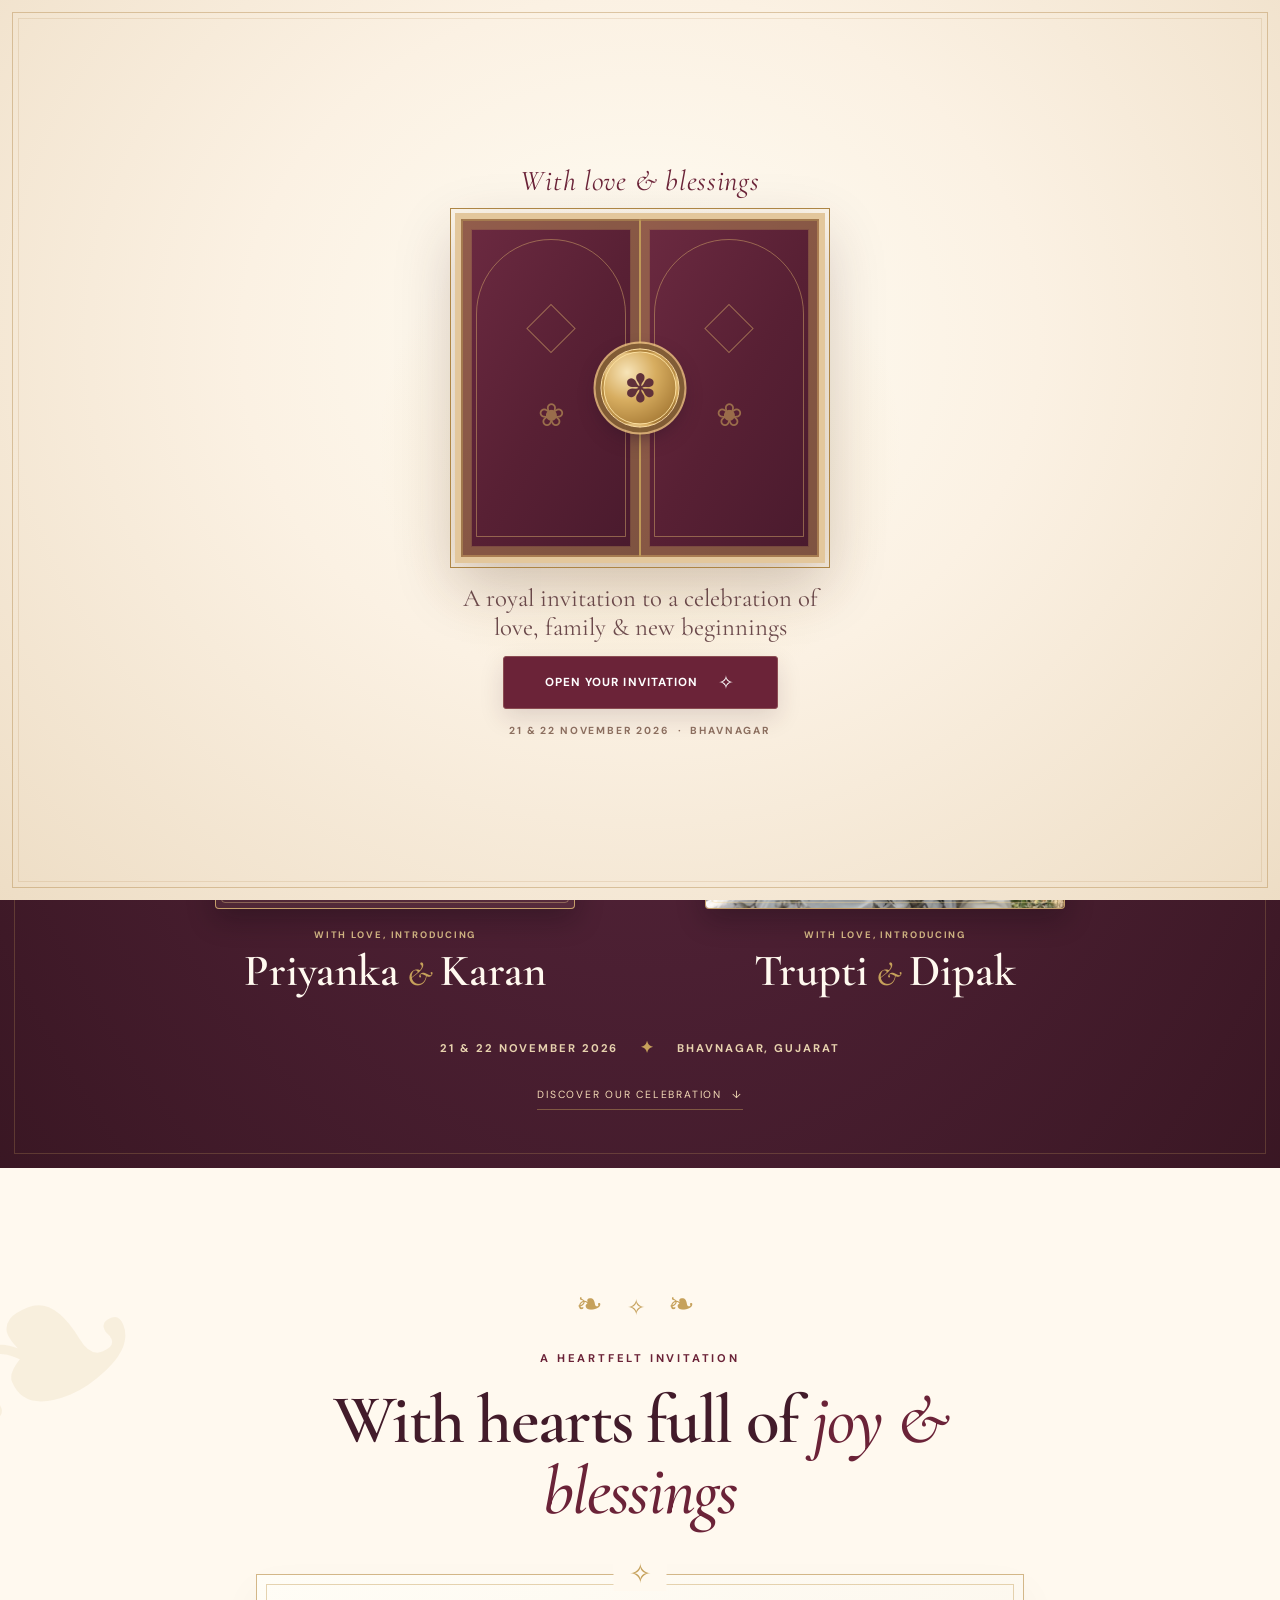
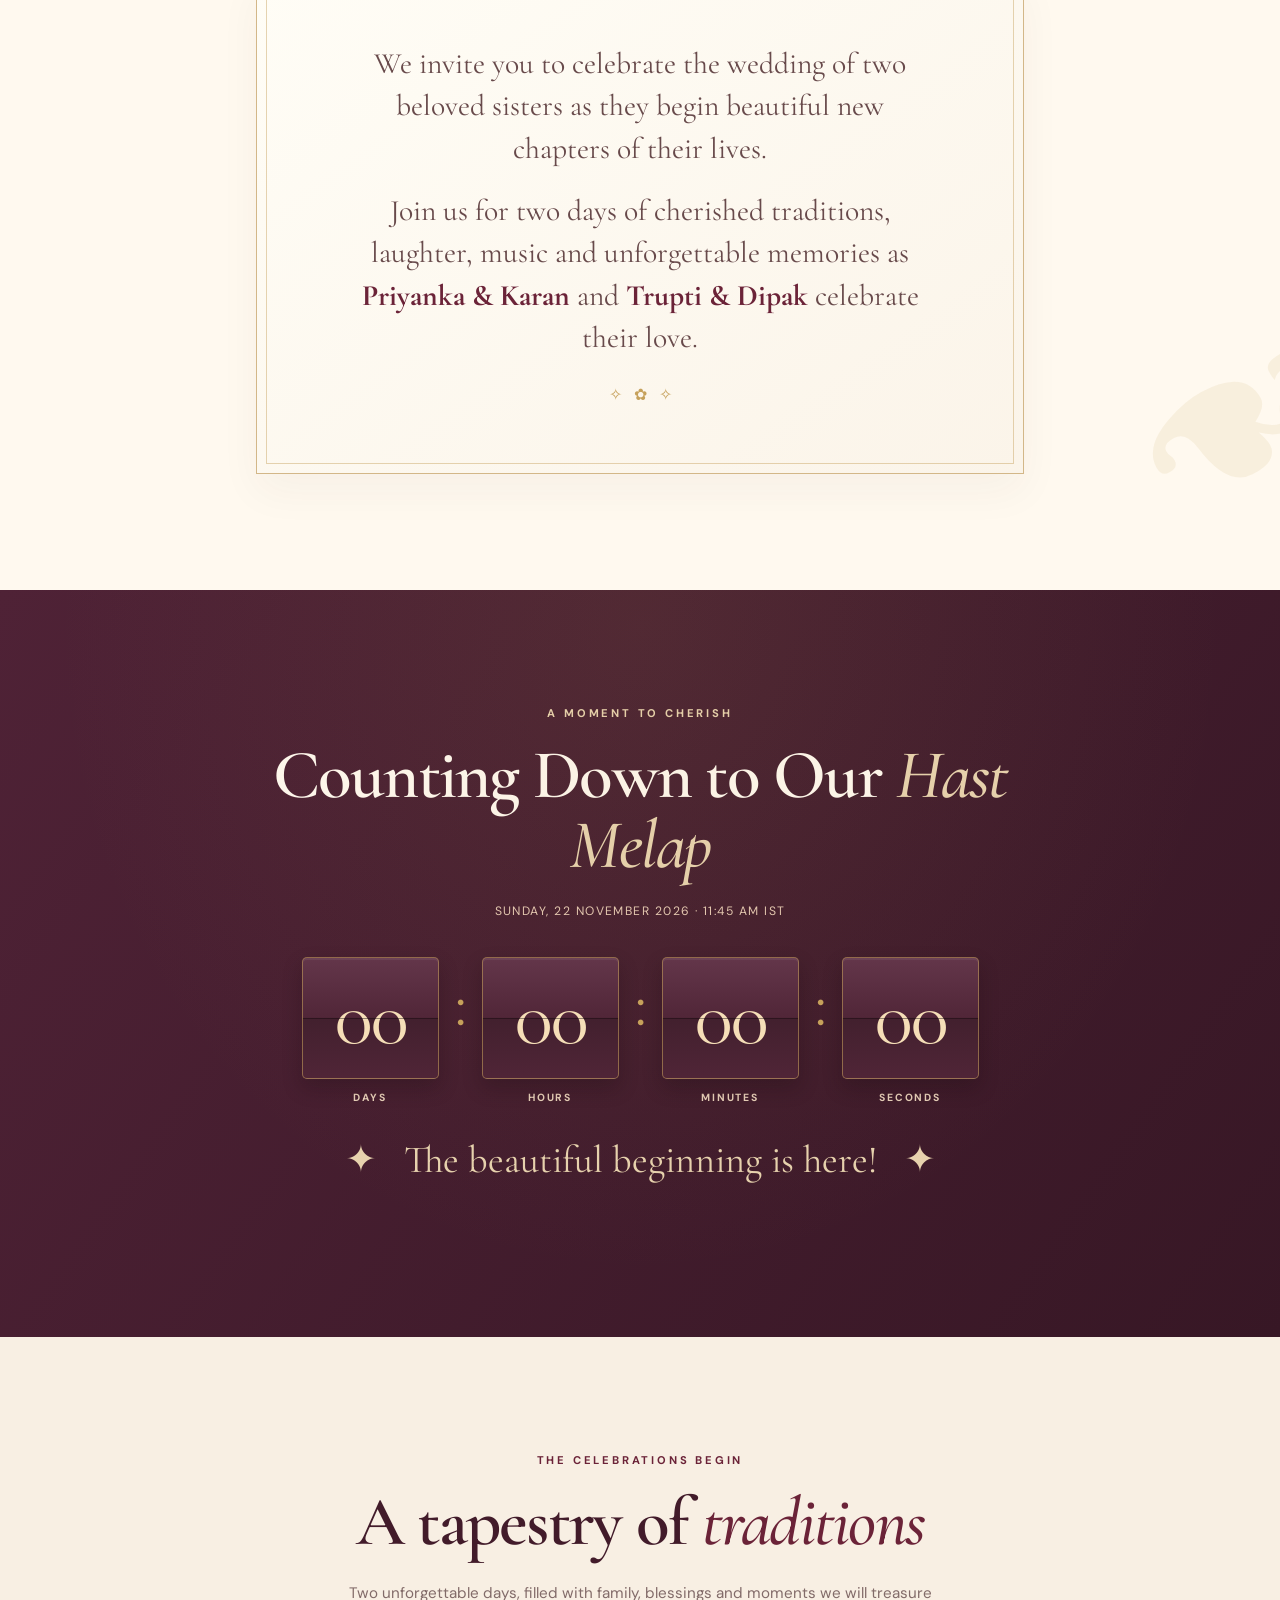
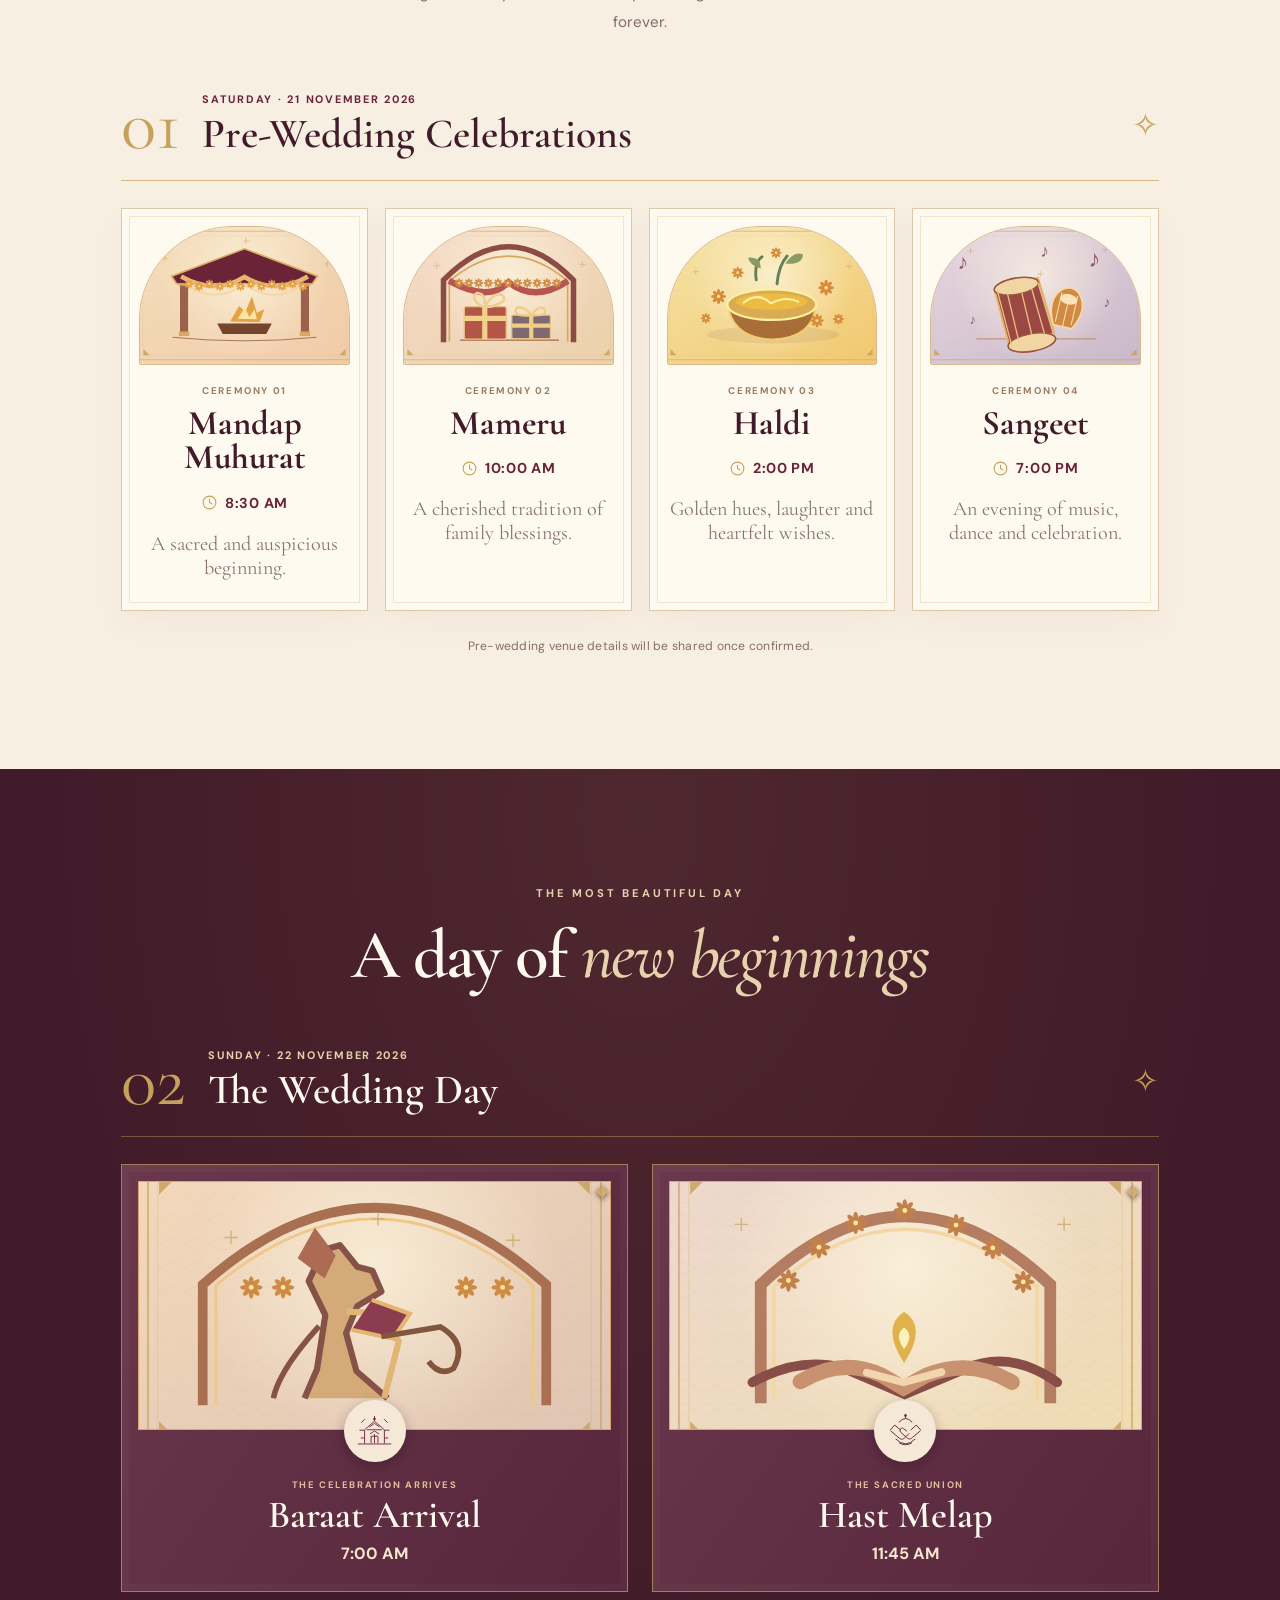
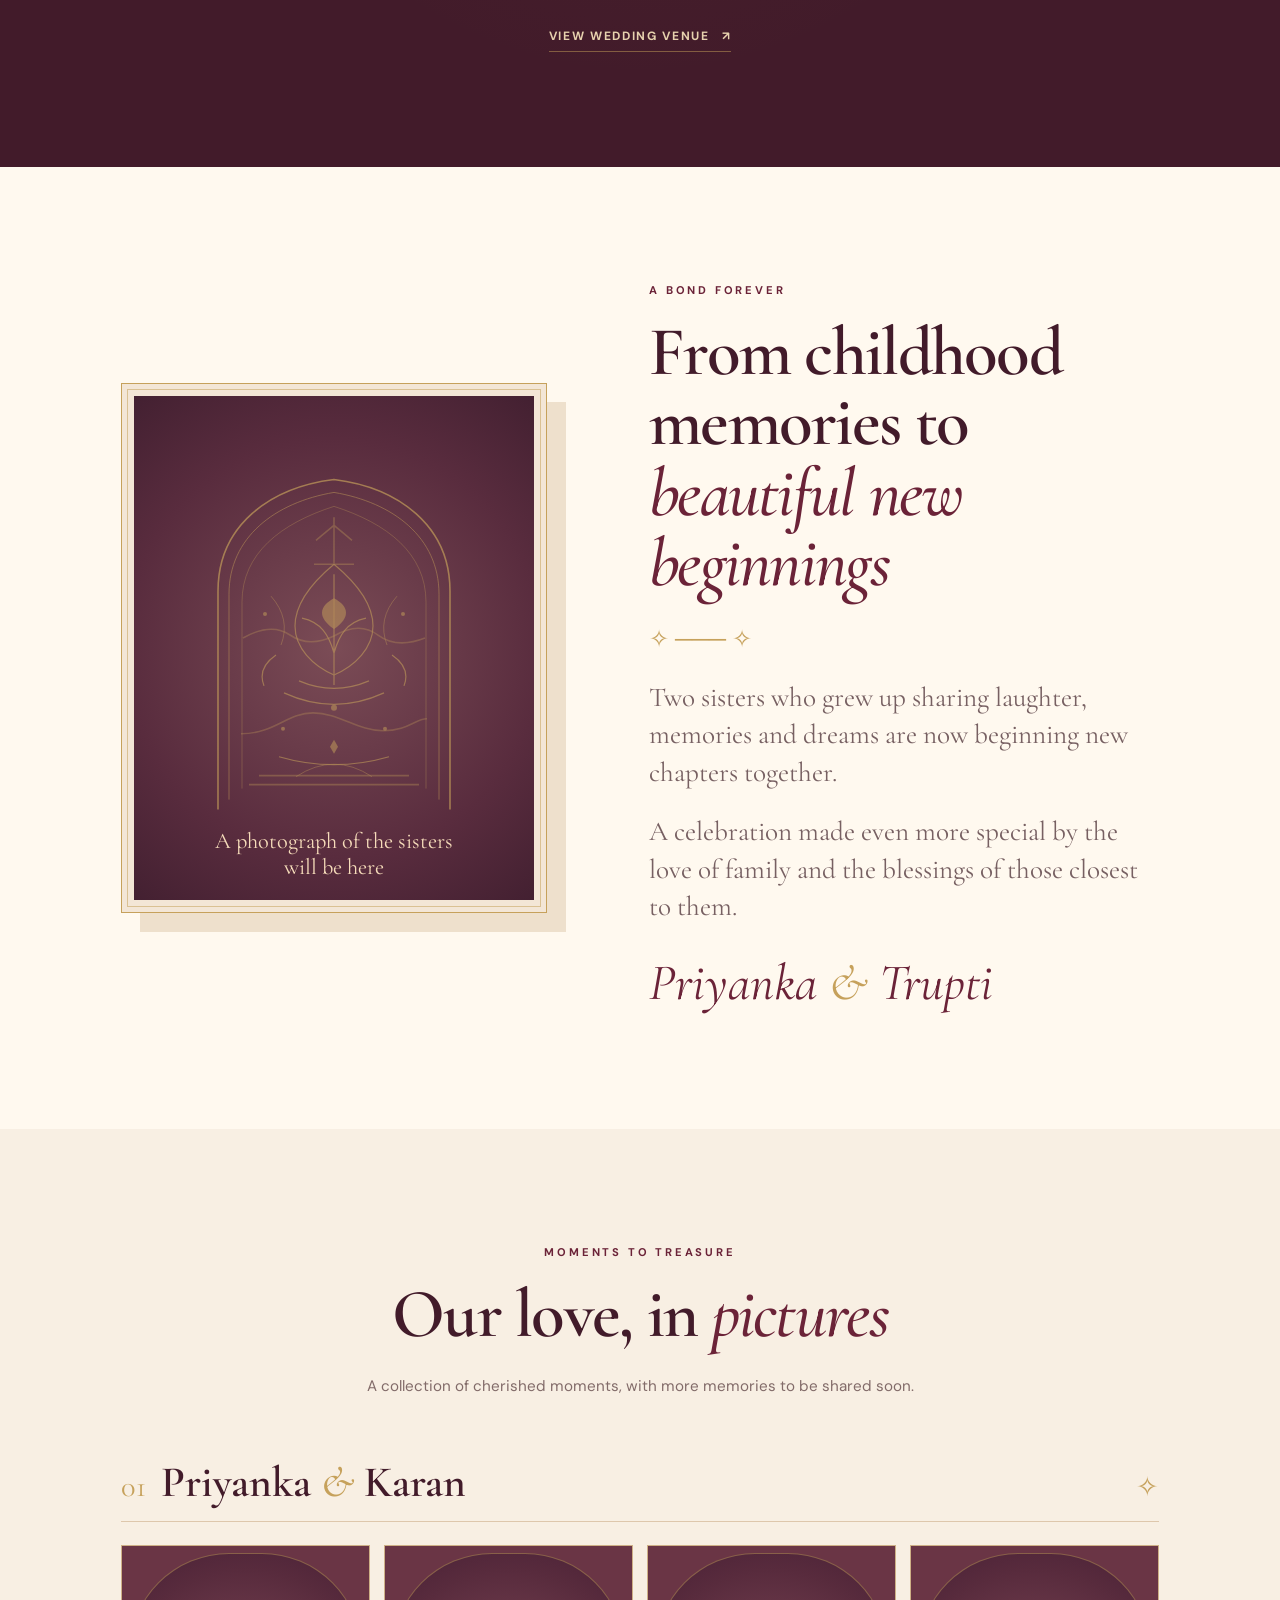
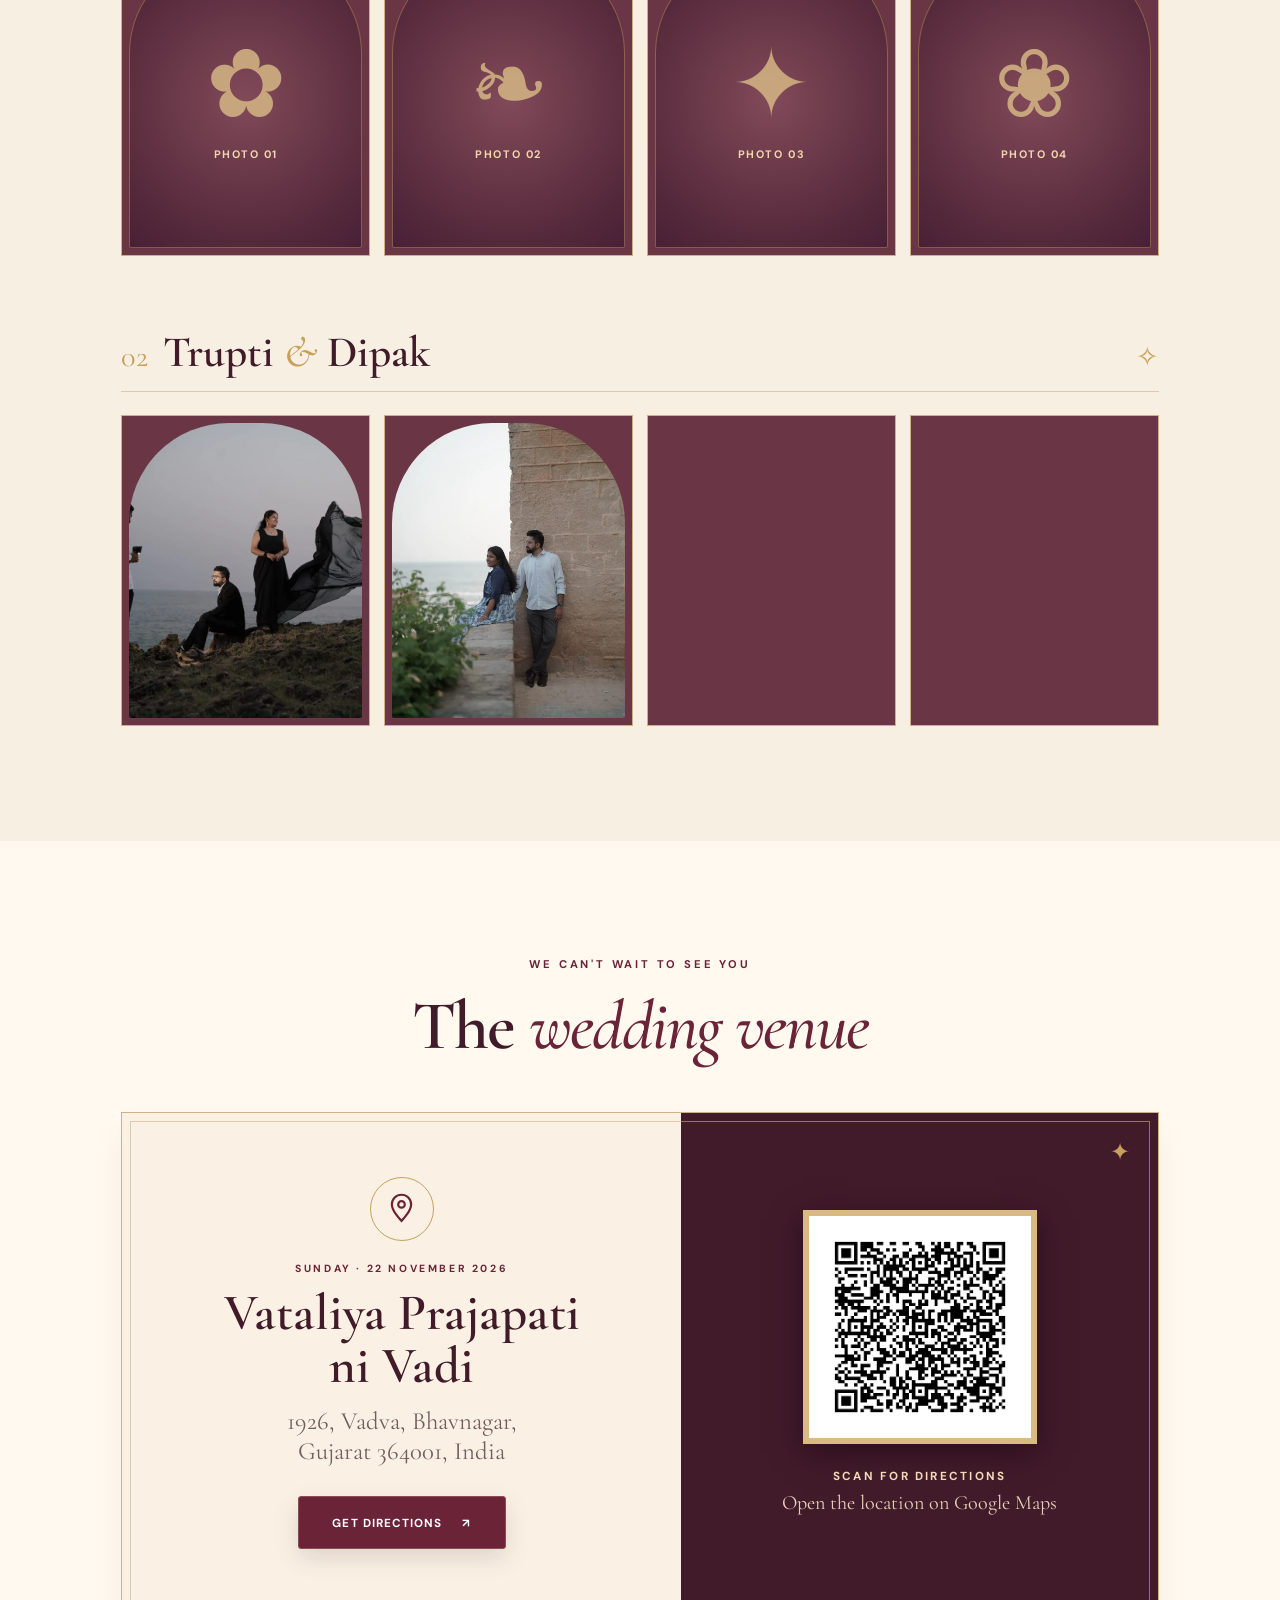
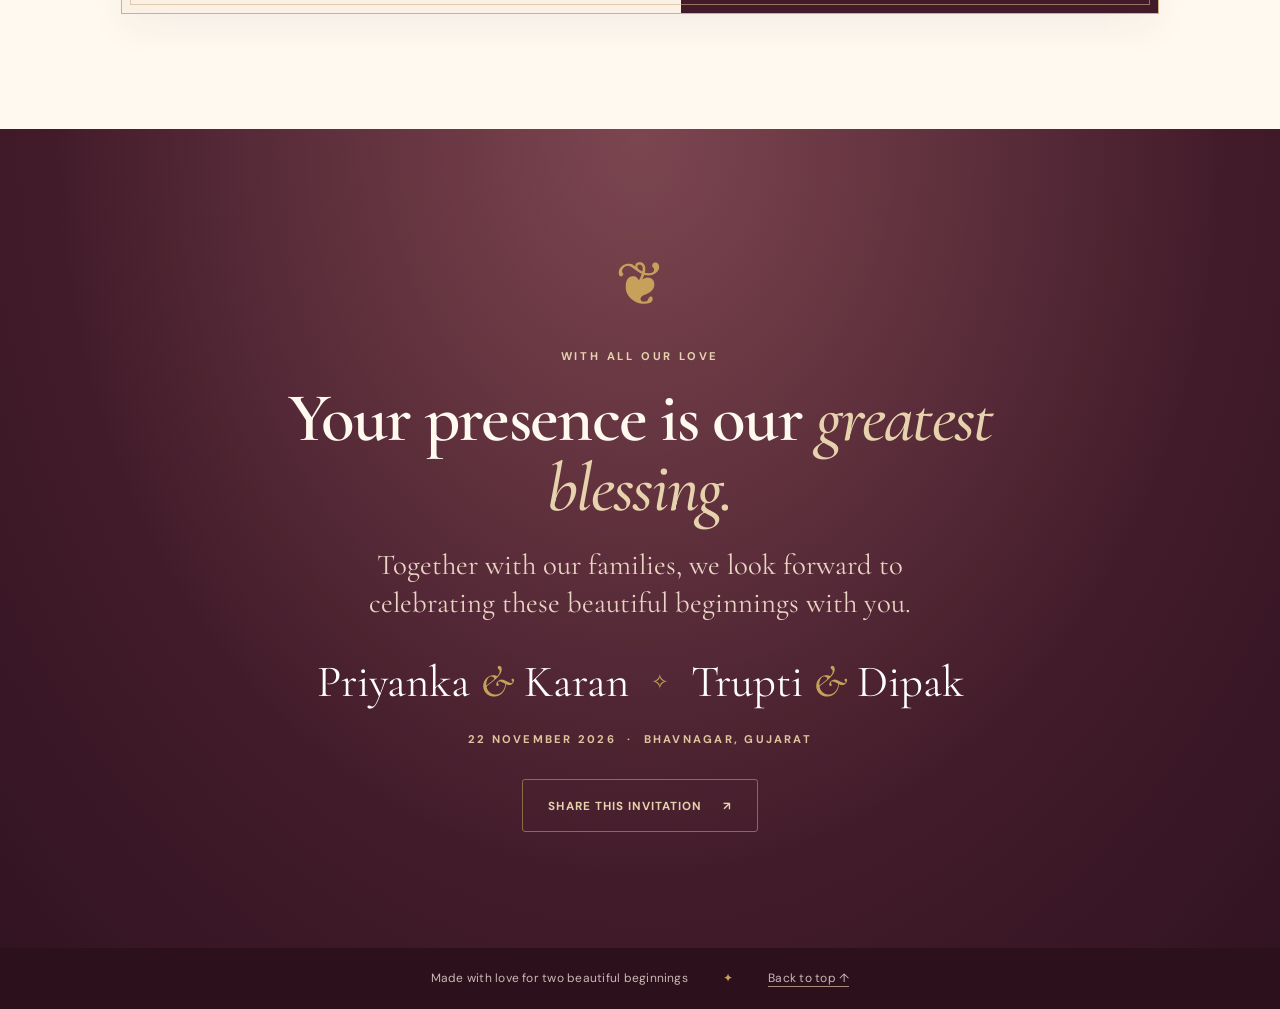
==== index.html @ dcf76542 "First version of site is uploaded." ====
<!doctype html>
<html lang="en">
<head>
  <meta charset="utf-8">
  <meta name="viewport" content="width=device-width, initial-scale=1, viewport-fit=cover">
  <meta name="theme-color" content="#421B2A">
  <meta name="description" content="With love and blessings, join us in Bhavnagar on 21–22 November 2026 to celebrate the weddings of Priyanka & Karan and Trupti & Dipak.">
  <meta property="og:type" content="website">
  <meta property="og:title" content="Two Sisters, One Beautiful Celebration | 22 November 2026">
  <meta property="og:description" content="You are warmly invited to celebrate Priyanka & Karan and Trupti & Dipak in Bhavnagar, Gujarat.">
  <meta name="color-scheme" content="light">
  <title>Priyanka & Karan · Trupti & Dipak | Royal Wedding Invitation</title>
  <link rel="icon" type="image/svg+xml" href="assets/favicon.svg">
  <link rel="preconnect" href="https://fonts.googleapis.com">
  <link rel="preconnect" href="https://fonts.gstatic.com" crossorigin>
  <link href="https://fonts.googleapis.com/css2?family=Cormorant+Garamond:wght@500;600;700&family=DM+Sans:wght@400;500;600;700&display=swap" rel="stylesheet">
  <link rel="stylesheet" href="assets/styles.css">
  <script src="assets/script.js" defer></script>
</head>
<body class="opening-active">
  <a class="skip-link" href="#main-content">Skip to invitation</a>

  <!-- A ceremonial, motion-safe card opening. It never contains a photograph. -->
  <div class="opening-screen" id="opening-screen" role="region" aria-label="Royal wedding invitation cover">
    <div class="opening-aura" aria-hidden="true"></div>
    <div class="opening-content">
      <p class="opening-kicker">With love & blessings</p>
      <div class="ceremonial-card" id="ceremonial-card" aria-hidden="true">
        <div class="ceremonial-inner">
          <div class="opening-line-art"><img src="assets/heritage-arch.svg" alt="" width="280" height="355"></div>
          <div class="ceremonial-inner-message"><span>Two Sisters</span><small>One Beautiful Celebration</small></div>
        </div>
        <div class="ceremonial-door ceremonial-door--left"><span class="door-engraving" aria-hidden="true"></span></div>
        <div class="ceremonial-door ceremonial-door--right"><span class="door-engraving" aria-hidden="true"></span></div>
        <div class="ceremonial-seal"><span class="seal-glyph">✽</span></div>
        <div class="ceremonial-sparkles" aria-hidden="true"><i></i><i></i><i></i><i></i><i></i><i></i><i></i></div>
      </div>
      <p class="opening-intro">A royal invitation to a celebration of love, family & new beginnings</p>
      <button type="button" class="button button--maroon open-button" id="open-invitation">
        <span>Open Your Invitation</span><span class="button-arrow" aria-hidden="true">✧</span>
      </button>
      <p class="opening-date">21 & 22 November 2026 <span aria-hidden="true">·</span> Bhavnagar</p>
    </div>
  </div>
  <noscript><style>.opening-screen{display:none!important}body.opening-active{overflow:auto!important}</style></noscript>

  <div class="site-shell" id="site-shell">
    <header class="site-header" id="top">
      <a href="#welcome" class="brand" aria-label="Back to wedding welcome"><span class="brand-ornament">✦</span><span>P & K <span class="brand-divider">✧</span> T & D</span></a>
      <nav class="desktop-nav" aria-label="Main navigation">
        <a href="#celebrations">Celebrations</a><a href="#our-story">Our Story</a><a href="#galleries">Photographs</a><a href="#venue">Venue</a>
      </nav>
      <div class="header-actions">
        <a href="#venue" class="header-venue" aria-label="Go to wedding venue"><svg aria-hidden="true" viewBox="0 0 24 24"><path d="M12 21s7-7 7-12A7 7 0 1 0 5 9c0 5 7 12 7 12Z"/><circle cx="12" cy="9" r="2.4"/></svg><span>Venue</span></a>
        <button type="button" class="header-share" id="header-share" aria-label="Share invitation"><svg aria-hidden="true" viewBox="0 0 24 24"><circle cx="18" cy="5" r="2"/><circle cx="6" cy="12" r="2"/><circle cx="18" cy="19" r="2"/><path d="m8 11 8-5M8 13l8 5"/></svg></button>
      </div>
    </header>

    <main id="main-content">
      <section class="hero-section" id="welcome" aria-labelledby="hero-title">
        <div class="hero-corner hero-corner--tl" aria-hidden="true"></div><div class="hero-corner hero-corner--tr" aria-hidden="true"></div>
        <div class="hero-inner">
          <div class="hero-sun" aria-hidden="true">✺</div>
          <p class="eyebrow eyebrow--gold">A DOUBLE WEDDING CELEBRATION</p>
          <h1 id="hero-title">Two Sisters. <em>Two Love Stories.</em><br><span>One Beautiful Celebration.</span></h1>
          <p class="hero-lead">Together, with our families, we joyfully invite you to witness two beautiful beginnings.</p>
          <div class="hero-couples" aria-label="The two couples">
            <article class="hero-couple reveal" style="--reveal-delay: 0ms">
              <div class="hero-portrait photo-slot" data-photo="priyanka-karan-main">
                <div class="photo-placeholder portrait-placeholder">
                  <img src="assets/heritage-arch.svg" alt="" width="280" height="355">
                  <span class="placeholder-label">Couple portrait</span>
                </div>
                <img class="photo-image" alt="Priyanka and Karan" loading="lazy" hidden>
              </div>
              <p class="couple-caption">WITH LOVE, INTRODUCING</p>
              <h2 class="couple-names"><span>Priyanka</span><span class="amp">&</span><span>Karan</span></h2>
            </article>
            <div class="hero-between" aria-hidden="true"><span>✧</span></div>
            <article class="hero-couple reveal" style="--reveal-delay: 110ms">
              <div class="hero-portrait photo-slot" data-photo="trupti-dipak-main">
                <div class="photo-placeholder portrait-placeholder">
                  <img src="assets/heritage-arch.svg" alt="" width="280" height="355">
                  <span class="placeholder-label">Couple portrait</span>
                </div>
                <img class="photo-image" alt="Trupti and Dipak" loading="lazy" hidden>
              </div>
              <p class="couple-caption">WITH LOVE, INTRODUCING</p>
              <h2 class="couple-names"><span>Trupti</span><span class="amp">&</span><span>Dipak</span></h2>
            </article>
          </div>
          <div class="hero-dateline"><span>21 & 22 NOVEMBER 2026</span><span class="hero-dateline-star" aria-hidden="true">✦</span><span>BHAVNAGAR, GUJARAT</span></div>
          <a class="discover-link" href="#invitation">Discover our celebration <span aria-hidden="true">↓</span></a>
        </div>
      </section>

      <section class="invitation-section section-pad" id="invitation" aria-labelledby="invitation-title">
        <div class="section-wrap narrow">
          <div class="ornament ornament--top reveal" aria-hidden="true"><span>❧</span> ✧ <span>❧</span></div>
          <p class="eyebrow reveal">A HEARTFELT INVITATION</p>
          <h2 class="section-title reveal" id="invitation-title">With hearts full of <em>joy & blessings</em></h2>
          <div class="invitation-frame reveal">
            <p>We invite you to celebrate the wedding of two beloved sisters as they begin beautiful new chapters of their lives.</p>
            <p>Join us for two days of cherished traditions, laughter, music and unforgettable memories as <strong>Priyanka & Karan</strong> and <strong>Trupti & Dipak</strong> celebrate their love.</p>
            <span class="invitation-frame-bottom" aria-hidden="true">✧ &nbsp; ✿ &nbsp; ✧</span>
          </div>
        </div>
      </section>

      <section class="countdown-section section-pad" id="countdown" aria-labelledby="countdown-title">
        <div class="section-wrap">
          <p class="eyebrow eyebrow--gold reveal">A MOMENT TO CHERISH</p>
          <h2 class="section-title section-title--light reveal" id="countdown-title">Counting Down to Our <em>Hast Melap</em></h2>
          <p class="countdown-subtitle reveal">Sunday, 22 November 2026 · 11:45 AM IST</p>
          <div class="countdown" role="timer" aria-label="Time remaining until the Hast Melap ceremony">
            <div class="count-unit"><div class="flip-face" data-count="days"><span class="flip-number">00</span><span class="flip-line" aria-hidden="true"></span></div><span class="count-label">Days</span></div>
            <span class="count-separator" aria-hidden="true">:</span>
            <div class="count-unit"><div class="flip-face" data-count="hours"><span class="flip-number">00</span><span class="flip-line" aria-hidden="true"></span></div><span class="count-label">Hours</span></div>
            <span class="count-separator" aria-hidden="true">:</span>
            <div class="count-unit"><div class="flip-face" data-count="minutes"><span class="flip-number">00</span><span class="flip-line" aria-hidden="true"></span></div><span class="count-label">Minutes</span></div>
            <span class="count-separator" aria-hidden="true">:</span>
            <div class="count-unit"><div class="flip-face" data-count="seconds"><span class="flip-number">00</span><span class="flip-line" aria-hidden="true"></span></div><span class="count-label">Seconds</span></div>
          </div>
          <p class="countdown-celebration" id="countdown-celebration" hidden>✦ &nbsp; The beautiful beginning is here! &nbsp; ✦</p>
        </div>
      </section>

      <section class="events-section section-pad" id="celebrations" aria-labelledby="celebrations-title">
        <div class="section-wrap">
          <p class="eyebrow reveal">THE CELEBRATIONS BEGIN</p>
          <h2 class="section-title reveal" id="celebrations-title">A tapestry of <em>traditions</em></h2>
          <p class="section-intro reveal">Two unforgettable days, filled with family, blessings and moments we will treasure forever.</p>
          <div class="day-heading reveal"><span class="day-index">01</span><div><p>SATURDAY · 21 NOVEMBER 2026</p><h3>Pre-Wedding Celebrations</h3></div><span class="day-heading-decor" aria-hidden="true">✧</span></div>
          <div class="event-grid event-grid--four">
            <article class="event-card reveal" style="--reveal-delay: 0ms"><div class="event-art"><img src="assets/event-mandap-muhurat.svg" alt="" loading="lazy" decoding="async" width="680" height="420"></div><div class="event-icon-wrap"><svg class="event-icon" aria-hidden="true"><use href="assets/ornaments.svg#mandap"></use></svg></div><p class="event-number">CEREMONY 01</p><h4>Mandap Muhurat</h4><p class="event-time"><svg aria-hidden="true" viewBox="0 0 24 24"><circle cx="12" cy="12" r="9"/><path d="M12 7v5l3.5 2"/></svg>8:30 AM</p><p class="event-detail">A sacred and auspicious beginning.</p></article>
            <article class="event-card reveal" style="--reveal-delay: 80ms"><div class="event-art"><img src="assets/event-mameru.svg" alt="" loading="lazy" decoding="async" width="680" height="420"></div><div class="event-icon-wrap"><svg class="event-icon" aria-hidden="true"><use href="assets/ornaments.svg#mameru"></use></svg></div><p class="event-number">CEREMONY 02</p><h4>Mameru</h4><p class="event-time"><svg aria-hidden="true" viewBox="0 0 24 24"><circle cx="12" cy="12" r="9"/><path d="M12 7v5l3.5 2"/></svg>10:00 AM</p><p class="event-detail">A cherished tradition of family blessings.</p></article>
            <article class="event-card reveal" style="--reveal-delay: 160ms"><div class="event-art"><img src="assets/event-haldi.svg" alt="" loading="lazy" decoding="async" width="680" height="420"></div><div class="event-icon-wrap"><svg class="event-icon" aria-hidden="true"><use href="assets/ornaments.svg#haldi"></use></svg></div><p class="event-number">CEREMONY 03</p><h4>Haldi</h4><p class="event-time"><svg aria-hidden="true" viewBox="0 0 24 24"><circle cx="12" cy="12" r="9"/><path d="M12 7v5l3.5 2"/></svg>2:00 PM</p><p class="event-detail">Golden hues, laughter and heartfelt wishes.</p></article>
            <article class="event-card reveal" style="--reveal-delay: 240ms"><div class="event-art"><img src="assets/event-sangeet.svg" alt="" loading="lazy" decoding="async" width="680" height="420"></div><div class="event-icon-wrap"><svg class="event-icon" aria-hidden="true"><use href="assets/ornaments.svg#sangeet"></use></svg></div><p class="event-number">CEREMONY 04</p><h4>Sangeet</h4><p class="event-time"><svg aria-hidden="true" viewBox="0 0 24 24"><circle cx="12" cy="12" r="9"/><path d="M12 7v5l3.5 2"/></svg>7:00 PM</p><p class="event-detail">An evening of music, dance and celebration.</p></article>
          </div>
          <p class="venue-pending reveal">Pre-wedding venue details will be shared once confirmed.</p>
        </div>
      </section>

      <section class="wedding-day-section section-pad" id="wedding-day" aria-labelledby="wedding-title">
        <div class="section-wrap">
          <p class="eyebrow eyebrow--gold reveal">THE MOST BEAUTIFUL DAY</p>
          <h2 class="section-title section-title--light reveal" id="wedding-title">A day of <em>new beginnings</em></h2>
          <div class="day-heading day-heading--light reveal"><span class="day-index">02</span><div><p>SUNDAY · 22 NOVEMBER 2026</p><h3>The Wedding Day</h3></div><span class="day-heading-decor" aria-hidden="true">✧</span></div>
          <div class="wedding-events">
            <article class="wedding-event reveal has-event-art" style="--reveal-delay: 0ms"><div class="wedding-event-art"><img src="assets/event-baraat.svg" alt="" loading="lazy" decoding="async" width="680" height="420"></div><div class="wedding-event-icon"><svg class="event-icon" aria-hidden="true"><use href="assets/ornaments.svg#baraat"></use></svg></div><div class="wedding-event-text"><span>THE CELEBRATION ARRIVES</span><h4>Baraat Arrival</h4><p>7:00 AM</p></div><span class="wedding-event-flourish" aria-hidden="true">✦</span></article>
            <article class="wedding-event reveal has-event-art" style="--reveal-delay: 110ms"><div class="wedding-event-art"><img src="assets/event-hast-melap.svg" alt="" loading="lazy" decoding="async" width="680" height="420"></div><div class="wedding-event-icon"><svg class="event-icon" aria-hidden="true"><use href="assets/ornaments.svg#hast"></use></svg></div><div class="wedding-event-text"><span>THE SACRED UNION</span><h4>Hast Melap</h4><p>11:45 AM</p></div><span class="wedding-event-flourish" aria-hidden="true">✦</span></article>
          </div>
          <a class="text-link text-link--gold" href="#venue">View wedding venue <span aria-hidden="true">↗</span></a>
        </div>
      </section>

      <section class="story-section section-pad" id="our-story" aria-labelledby="story-title">
        <div class="section-wrap story-layout">
          <div class="story-photo photo-slot reveal" data-photo="sisters-together">
            <div class="photo-placeholder story-placeholder"><img src="assets/heritage-arch.svg" alt="" width="280" height="355"><span class="story-photo-label">A photograph of the sisters<br>will be here</span></div>
            <img class="photo-image" alt="Priyanka and Trupti together" loading="lazy" hidden>
          </div>
          <div class="story-copy">
            <p class="eyebrow reveal">A BOND FOREVER</p>
            <h2 class="section-title section-title--left reveal" id="story-title">From childhood memories to <em>beautiful new beginnings</em></h2>
            <div class="story-rule reveal" aria-hidden="true">✧ ─── ✧</div>
            <p class="reveal">Two sisters who grew up sharing laughter, memories and dreams are now beginning new chapters together.</p>
            <p class="reveal">A celebration made even more special by the love of family and the blessings of those closest to them.</p>
            <p class="story-signature reveal">Priyanka <span>&</span> Trupti</p>
          </div>
        </div>
      </section>

      <section class="gallery-section section-pad" id="galleries" aria-labelledby="gallery-title">
        <div class="section-wrap">
          <p class="eyebrow reveal">MOMENTS TO TREASURE</p>
          <h2 class="section-title reveal" id="gallery-title">Our love, in <em>pictures</em></h2>
          <p class="section-intro reveal">A collection of cherished moments, with more memories to be shared soon.</p>
          <div class="gallery-group reveal"><div class="gallery-heading"><span>01</span><h3>Priyanka <em>&</em> Karan</h3><span class="gallery-ornament" aria-hidden="true">✧</span></div>
            <div class="gallery-grid" data-gallery="priyanka-karan">
              <button class="gallery-tile photo-slot" data-photo="priyanka-karan-01" disabled aria-label="Priyanka and Karan photograph 1, coming soon"><span class="photo-placeholder gallery-placeholder"><span class="gallery-pattern" aria-hidden="true">✿</span><span>Photo 01</span></span><img class="photo-image" alt="Priyanka and Karan photograph 1" loading="lazy" hidden></button>
              <button class="gallery-tile photo-slot" data-photo="priyanka-karan-02" disabled aria-label="Priyanka and Karan photograph 2, coming soon"><span class="photo-placeholder gallery-placeholder"><span class="gallery-pattern" aria-hidden="true">❧</span><span>Photo 02</span></span><img class="photo-image" alt="Priyanka and Karan photograph 2" loading="lazy" hidden></button>
              <button class="gallery-tile photo-slot" data-photo="priyanka-karan-03" disabled aria-label="Priyanka and Karan photograph 3, coming soon"><span class="photo-placeholder gallery-placeholder"><span class="gallery-pattern" aria-hidden="true">✦</span><span>Photo 03</span></span><img class="photo-image" alt="Priyanka and Karan photograph 3" loading="lazy" hidden></button>
              <button class="gallery-tile photo-slot" data-photo="priyanka-karan-04" disabled aria-label="Priyanka and Karan photograph 4, coming soon"><span class="photo-placeholder gallery-placeholder"><span class="gallery-pattern" aria-hidden="true">❀</span><span>Photo 04</span></span><img class="photo-image" alt="Priyanka and Karan photograph 4" loading="lazy" hidden></button>
            </div>
          </div>
          <div class="gallery-group reveal"><div class="gallery-heading"><span>02</span><h3>Trupti <em>&</em> Dipak</h3><span class="gallery-ornament" aria-hidden="true">✧</span></div>
            <div class="gallery-grid" data-gallery="trupti-dipak">
              <button class="gallery-tile photo-slot" data-photo="trupti-dipak-01" disabled aria-label="Trupti and Dipak photograph 1, coming soon"><span class="photo-placeholder gallery-placeholder"><span class="gallery-pattern" aria-hidden="true">✿</span><span>Photo 01</span></span><img class="photo-image" alt="Trupti and Dipak photograph 1" loading="lazy" hidden></button>
              <button class="gallery-tile photo-slot" data-photo="trupti-dipak-02" disabled aria-label="Trupti and Dipak photograph 2, coming soon"><span class="photo-placeholder gallery-placeholder"><span class="gallery-pattern" aria-hidden="true">❧</span><span>Photo 02</span></span><img class="photo-image" alt="Trupti and Dipak photograph 2" loading="lazy" hidden></button>
              <button class="gallery-tile photo-slot" data-photo="trupti-dipak-03" disabled aria-label="Trupti and Dipak photograph 3, coming soon"><span class="photo-placeholder gallery-placeholder"><span class="gallery-pattern" aria-hidden="true">✦</span><span>Photo 03</span></span><img class="photo-image" alt="Trupti and Dipak photograph 3" loading="lazy" hidden></button>
              <button class="gallery-tile photo-slot" data-photo="trupti-dipak-04" disabled aria-label="Trupti and Dipak photograph 4, coming soon"><span class="photo-placeholder gallery-placeholder"><span class="gallery-pattern" aria-hidden="true">❀</span><span>Photo 04</span></span><img class="photo-image" alt="Trupti and Dipak photograph 4" loading="lazy" hidden></button>
            </div>
          </div>
        </div>
      </section>

      <section class="venue-section section-pad" id="venue" aria-labelledby="venue-title">
        <div class="section-wrap">
          <p class="eyebrow reveal">WE CAN'T WAIT TO SEE YOU</p>
          <h2 class="section-title reveal" id="venue-title">The <em>wedding venue</em></h2>
          <div class="venue-card reveal">
            <div class="venue-information"><div class="venue-pin"><svg aria-hidden="true" viewBox="0 0 24 24"><path d="M12 21s7-7 7-12A7 7 0 1 0 5 9c0 5 7 12 7 12Z"/><circle cx="12" cy="9" r="2.4"/></svg></div><p class="eyebrow">SUNDAY · 22 NOVEMBER 2026</p><h3>Vataliya Prajapati<br>ni Vadi</h3><address>1926, Vadva, Bhavnagar,<br>Gujarat 364001, India</address><a class="button button--maroon maps-button" href="https://www.google.com/maps/search/?api=1&amp;query=Vataliya+Prajapati+ni+Vadi%2C+1926%2C+Vadva%2C+Bhavnagar%2C+Gujarat+364001%2C+India&amp;query_place_id=ChIJJTxBGABRXzkRCZM6q2i-c1E" target="_blank" rel="noopener noreferrer"><span>Get Directions</span><span aria-hidden="true">↗</span></a></div>
            <div class="venue-qr-area"><span class="qr-corner" aria-hidden="true">✦</span><div class="venue-qr-frame"><img src="assets/wedding-venue-qr.png" width="288" height="288" alt="Scannable QR code for the wedding venue in Google Maps"></div><p>SCAN FOR DIRECTIONS</p><small>Open the location on Google Maps</small></div>
          </div>
        </div>
      </section>

      <section class="blessing-section section-pad" aria-labelledby="blessing-title"><div class="section-wrap narrow"><span class="blessing-ornament reveal" aria-hidden="true">❦</span><p class="eyebrow eyebrow--gold reveal">WITH ALL OUR LOVE</p><h2 class="section-title section-title--light reveal" id="blessing-title">Your presence is our <em>greatest blessing.</em></h2><p class="blessing-message reveal">Together with our families, we look forward to celebrating these beautiful beginnings with you.</p><div class="blessing-names reveal"><span>Priyanka <em>&</em> Karan</span><i aria-hidden="true">✧</i><span>Trupti <em>&</em> Dipak</span></div><p class="blessing-date reveal">22 NOVEMBER 2026 <span aria-hidden="true">·</span> BHAVNAGAR, GUJARAT</p><button class="button button--outline" id="share-invitation" type="button"><span>Share This Invitation</span><span aria-hidden="true">↗</span></button></div></section>
    </main>
    <footer class="footer"><p>Made with love for two beautiful beginnings</p><span aria-hidden="true">✦</span><a href="#top">Back to top ↑</a></footer>
  </div>

  <dialog class="photo-dialog" id="photo-dialog" aria-label="Wedding photo viewer"><div class="dialog-toolbar"><p id="dialog-caption"></p><button class="dialog-close" id="dialog-close" type="button" aria-label="Close photo viewer">×</button></div><div class="dialog-media"><button class="dialog-nav" id="dialog-prev" type="button" aria-label="Previous photograph">‹</button><img id="dialog-photo" alt="Wedding photograph"><button class="dialog-nav" id="dialog-next" type="button" aria-label="Next photograph">›</button></div></dialog>
  <div class="toast" id="toast" role="status" aria-live="polite"></div>
</body>
</html>
---- assets/styles.css ----
/* Royal Gujarati Heritage — custom, mobile-first wedding invitation */
:root{--maroon:#6B2338;--burgundy:#421B2A;--burgundy-soft:#532338;--gold:#C6A15B;--gold-light:#E7D2AE;--ivory:#FFF9EF;--cream:#F8EFE3;--ink:#482B32;--muted:#826B69;--line:rgba(143,97,70,.23);--serif:'Cormorant Garamond',Georgia,'Times New Roman',serif;--sans:'DM Sans',Arial,sans-serif;--max:1140px;--ease:cubic-bezier(.2,.75,.24,1)}
*,*::before,*::after{box-sizing:border-box}
html{scroll-behavior:smooth;scroll-padding-top:75px}
body{margin:0;background:var(--ivory);color:var(--ink);font-family:var(--sans);-webkit-font-smoothing:antialiased;overflow-x:hidden}
body.opening-active{overflow:hidden}body.opening-active .skip-link{visibility:hidden}
a{color:inherit;text-decoration:none}button{font:inherit}button,a{-webkit-tap-highlight-color:transparent}button:not(:disabled){cursor:pointer}
img,svg{max-width:100%}img{display:block}::selection{background:#d8b47a;color:#3d1327}
:focus-visible{outline:3px solid var(--gold);outline-offset:4px}
.skip-link{position:fixed;top:-100px;left:16px;background:#fff;padding:12px 18px;z-index:300;color:var(--burgundy)}.skip-link:focus{top:12px}
[hidden]{display:none!important}
.section-wrap{max-width:var(--max);padding-inline:clamp(20px,4vw,58px);margin:auto}.section-wrap.narrow{max-width:870px}.section-pad{padding-block:clamp(72px,9vw,130px)}
.eyebrow{font-size:.7rem;letter-spacing:.25em;color:var(--maroon);font-weight:700;line-height:1.6;text-transform:uppercase;margin:0 0 17px;text-align:center}.eyebrow--gold{color:var(--gold-light)}
.section-title{font-family:var(--serif);font-weight:600;font-size:clamp(2.85rem,5.4vw,5rem);line-height:1.02;letter-spacing:-.025em;text-align:center;margin:0 auto 22px;max-width:780px;color:var(--burgundy)}.section-title em{color:var(--maroon);font-weight:500}.section-title--light{color:var(--ivory)}.section-title--light em{color:var(--gold-light)}.section-title--left{text-align:left;margin-left:0}
.section-intro{max-width:590px;margin:0 auto 55px;color:var(--muted);text-align:center;font-size:.95rem;line-height:1.9}
.button{min-height:53px;display:inline-flex;justify-content:center;align-items:center;gap:20px;border-radius:3px;border:1px solid transparent;padding:13px 25px;letter-spacing:.09em;text-transform:uppercase;font-size:.73rem;font-weight:700;transition:transform .24s var(--ease),box-shadow .24s var(--ease),background .24s var(--ease)}.button:hover{transform:translateY(-2px)}.button:active{transform:translateY(1px) scale(.985)}.button--maroon{background:var(--maroon);color:#fff;border-color:#8b4c52;box-shadow:0 9px 25px rgba(67,25,42,.14)}.button--maroon:hover{background:#7d2942}.button--outline{color:var(--gold-light);border-color:rgba(198,161,91,.58);background:transparent}.button--outline:hover{background:rgba(198,161,91,.12)}
/* Opening cover and ceremonial doors */
.opening-screen{position:fixed;inset:0;z-index:100;display:grid;place-items:center;background:radial-gradient(ellipse at 50% 38%,#fffdf4 0%,#fbf1e3 44%,#ead8bd 115%);isolation:isolate;overflow:auto;overscroll-behavior:contain;padding:12px 14px;transition:opacity .5s ease,visibility .5s ease}
.opening-screen::before,.opening-screen::after{content:"";position:absolute;inset:12px;border:1px solid rgba(172,127,64,.4);pointer-events:none}.opening-screen::after{inset:18px;border-color:rgba(172,127,64,.17)}
.opening-aura{position:absolute;width:600px;height:600px;max-width:140vmin;max-height:140vmin;top:50%;left:50%;transform:translate(-50%,-50%);background:radial-gradient(circle,rgba(229,188,103,.22),transparent 62%);pointer-events:none;transition:opacity .8s,transform 1.2s}.opening-screen.is-opening .opening-aura{transform:translate(-50%,-50%) scale(1.33);opacity:.85}
.opening-content{position:relative;z-index:1;width:100%;max-width:600px;display:flex;flex-direction:column;align-items:center;justify-content:center;gap:clamp(8px,1.7dvh,17px);min-height:min(95dvh,800px);text-align:center}
.opening-kicker{margin:0;color:var(--maroon);font-family:var(--serif);font-style:italic;font-size:clamp(1.4rem,3.2vw,1.8rem);letter-spacing:.025em}
.ceremonial-card{width:min(72vw,370px);height:clamp(190px,43dvh,350px);min-width:205px;position:relative;perspective:1100px;background:#492137;border:6px solid #e3c79c;outline:1px solid #ad8544;outline-offset:4px;box-shadow:0 22px 56px rgba(69,35,31,.23),inset 0 0 65px rgba(0,0,0,.2);flex:none;isolation:isolate}
.ceremonial-inner{position:absolute;inset:0;display:grid;place-items:center;background:radial-gradient(circle at center,#a07957 0%,#6e3948 52%,#4c2336 100%);overflow:hidden}
.opening-line-art{position:absolute;inset:13px 20px;opacity:.22}.opening-line-art img{width:100%;height:100%;object-fit:contain}
.ceremonial-inner-message{display:flex;flex-direction:column;align-items:center;justify-content:center;gap:7px;color:var(--ivory);font-family:var(--serif);font-size:clamp(1.9rem,5vw,2.8rem);line-height:1.05}.ceremonial-inner-message small{font-family:var(--sans);font-size:.57rem;letter-spacing:.12em;text-transform:uppercase;color:#eed2a1}
.ceremonial-door{position:absolute;top:0;bottom:0;width:50%;background:linear-gradient(120deg,#6c2a41,#582034 52%,#491a2d);backface-visibility:hidden;border:2px solid rgba(198,161,91,.7);transition:transform 1.05s cubic-bezier(.25,.63,.3,1);box-shadow:inset 0 0 0 8px rgba(198,161,91,.12),inset 0 0 0 9px rgba(198,161,91,.34);z-index:2}.ceremonial-door--left{left:0;transform-origin:0 50%;border-right:1px solid #bf9958}.ceremonial-door--right{right:0;transform-origin:100% 50%;border-left:1px solid #bf9958}.door-engraving{position:absolute;inset:18px 13px;border:1px solid rgba(218,176,109,.48);border-radius:90px 90px 0 0}.door-engraving::before{content:"";position:absolute;left:50%;top:24%;width:35px;height:35px;border:1px solid rgba(218,176,109,.5);transform:translateX(-50%) rotate(45deg)}.door-engraving::after{content:"❀";position:absolute;top:52%;left:50%;transform:translateX(-50%);color:#c6a15b;font-size:32px;opacity:.6}
.ceremonial-seal{position:absolute;z-index:3;left:50%;top:50%;transform:translate(-50%,-50%);width:79px;height:79px;border-radius:50%;display:grid;place-items:center;color:#60313a;background:radial-gradient(circle at 32% 28%,#f7e4b8 0%,#d7ad60 40%,#ad813b 78%,#6e4b27 100%);border:4px double #fbdf9f;box-shadow:0 0 0 5px rgba(111,75,39,.8),0 0 0 7px rgba(239,197,129,.8),0 8px 20px #2e1425aa;transition:opacity .6s,transform .65s,box-shadow .6s}.seal-glyph{font-size:39px;line-height:1}
.ceremonial-sparkles{position:absolute;inset:0;pointer-events:none;z-index:4}.ceremonial-sparkles i{position:absolute;left:50%;top:50%;width:4px;height:4px;background:#ffe9ae;border-radius:50%;opacity:0;box-shadow:0 0 9px 4px rgba(255,221,145,.6)}.ceremonial-sparkles i:nth-child(1){--x:-120px;--y:-90px}.ceremonial-sparkles i:nth-child(2){--x:130px;--y:-65px}.ceremonial-sparkles i:nth-child(3){--x:-70px;--y:100px}.ceremonial-sparkles i:nth-child(4){--x:94px;--y:105px}.ceremonial-sparkles i:nth-child(5){--x:20px;--y:-132px}.ceremonial-sparkles i:nth-child(6){--x:-142px;--y:35px}.ceremonial-sparkles i:nth-child(7){--x:142px;--y:20px}
.opening-intro{font-family:var(--serif);font-size:clamp(1.2rem,2.8vw,1.55rem);line-height:1.13;margin:6px 0 0;max-width:370px;color:#6d4b4d}.open-button{min-width:min(100%,275px);z-index:5}.button-arrow{font-size:1.2rem;font-weight:400}.opening-date{font-size:.64rem;font-weight:700;color:#8d7060;letter-spacing:.18em;text-transform:uppercase;margin:0}.opening-date span{padding:0 4px}
.opening-screen.is-opening .ceremonial-seal{box-shadow:0 0 0 6px #f8d587,0 0 55px 19px #f9cf76;transform:translate(-50%,-50%) scale(1.13);animation:seal-away .7s .13s both}.opening-screen.is-opening .ceremonial-door--left{transform:rotateY(-110deg);transition-delay:.24s}.opening-screen.is-opening .ceremonial-door--right{transform:rotateY(110deg);transition-delay:.24s}.opening-screen.is-opening .ceremonial-sparkles i{animation:spark-burst .85s .2s forwards}.opening-screen.is-opening .open-button{pointer-events:none;transform:scale(.97);opacity:.65}.opening-screen.is-dismissing{opacity:0;visibility:hidden;pointer-events:none}
@keyframes seal-away{0%{opacity:1}50%{opacity:1}100%{opacity:0;transform:translate(-50%,-50%) scale(1.38)}}@keyframes spark-burst{10%{opacity:0}35%{opacity:.9}100%{opacity:0;transform:translate(var(--x),var(--y)) scale(.3)}}
/* Header */
.site-header{height:70px;background:rgba(255,249,239,.98);border-bottom:1px solid var(--line);padding:0 clamp(18px,4vw,56px);display:flex;align-items:center;justify-content:space-between;gap:20px;position:relative;z-index:20}
.brand{display:flex;align-items:center;gap:13px;white-space:nowrap;font-family:var(--serif);font-weight:700;letter-spacing:.02em;color:var(--maroon);font-size:clamp(1.08rem,2vw,1.37rem)}.brand-ornament{color:var(--gold);font-size:1.3rem}.brand-divider{color:var(--gold);margin:0 7px;font-size:.85em}.desktop-nav{display:flex;align-items:center;gap:clamp(20px,3vw,40px);margin-left:auto}.desktop-nav a{font-size:.71rem;text-transform:uppercase;letter-spacing:.12em;font-weight:700;color:#73575a;transition:color .2s}.desktop-nav a:hover{color:var(--maroon)}.header-actions{display:flex;align-items:center;gap:8px}.header-venue,.header-share{display:flex;align-items:center;justify-content:center;gap:7px;border:1px solid #ddc7a3;border-radius:3px;min-height:40px;padding:9px 12px;color:var(--maroon);font-size:.72rem;text-transform:uppercase;letter-spacing:.1em;font-weight:700;background:transparent}.header-share{width:42px;padding:8px}.header-venue svg,.header-share svg{width:17px;height:17px;fill:none;stroke:currentColor;stroke-width:1.6;stroke-linecap:round;stroke-linejoin:round}
/* Hero */
.hero-section{position:relative;overflow:hidden;color:var(--ivory);background:radial-gradient(ellipse at 50% 3%,#7e394b 0%,#512237 43%,#381622 104%);padding:clamp(48px,6vw,88px) 20px 58px;isolation:isolate}.hero-section::before{content:"";position:absolute;inset:14px;border:1px solid rgba(198,161,91,.25);pointer-events:none}.hero-section::after{content:"";position:absolute;inset:0;background-image:radial-gradient(circle,rgba(231,210,174,.13) .65px,transparent 1px);background-size:27px 27px;mask-image:linear-gradient(to bottom,#000,transparent 65%);pointer-events:none;z-index:-1}
.hero-corner{position:absolute;width:120px;height:120px;border-color:rgba(198,161,91,.45);border-style:solid;pointer-events:none}.hero-corner--tl{top:24px;left:24px;border-width:1px 0 0 1px}.hero-corner--tr{top:24px;right:24px;border-width:1px 1px 0 0}
.hero-inner{max-width:1080px;margin:auto;text-align:center;position:relative}.hero-sun{color:var(--gold);font-size:2rem;margin:0 0 15px}.hero-section h1{font-family:var(--serif);font-weight:600;letter-spacing:-.022em;line-height:1.01;font-size:clamp(2.8rem,6.5vw,6rem);margin:0 auto 23px;max-width:1020px}.hero-section h1 em{color:#f0d0a0;font-weight:500}.hero-section h1 span{color:var(--gold-light);font-weight:500}.hero-lead{margin:0 auto 35px;max-width:520px;font-family:var(--serif);font-size:clamp(1.16rem,2.3vw,1.55rem);line-height:1.4;color:#e5cfc7}
.hero-couples{display:grid;grid-template-columns:minmax(0,1fr) auto minmax(0,1fr);gap:clamp(14px,3vw,42px);margin:auto;max-width:850px;align-items:center}.hero-couple{min-width:0;max-width:365px;width:100%;margin:auto}.hero-portrait{position:relative;aspect-ratio:5 / 5.2;border-radius:155px 155px 4px 4px;border:1px solid rgba(226,188,119,.8);padding:8px;background:rgba(242,220,178,.06);box-shadow:0 10px 28px rgba(13,6,12,.3);overflow:hidden}.hero-portrait::before{content:"";position:absolute;inset:5px;border:1px solid rgba(243,213,144,.35);border-radius:inherit;z-index:2;pointer-events:none}.portrait-placeholder{border-radius:145px 145px 2px 2px;background:radial-gradient(circle at 50% 38%,#794557 0%,#57243a 64%,#431b2c 100%);height:100%;display:flex;align-items:center;justify-content:center;flex-direction:column;position:relative;overflow:hidden}.portrait-placeholder img{width:73%;max-height:80%;object-fit:contain;opacity:.8;mix-blend-mode:screen}.placeholder-label{position:absolute;bottom:16px;text-transform:uppercase;font-size:.58rem;letter-spacing:.2em;font-weight:600;color:#e8cfa8}.photo-image{position:absolute;inset:0;width:100%;height:100%;object-fit:cover;object-position:center}.photo-slot.has-photo>.photo-image{display:block}.photo-slot.has-photo>.photo-placeholder{display:none}
.couple-caption{color:#d6b986;font-size:.59rem;font-weight:700;letter-spacing:.2em;margin:20px 0 6px}.couple-names{display:flex;flex-direction:row;gap:8px;justify-content:center;align-items:baseline;white-space:nowrap;font-family:var(--serif);font-weight:600;font-size:clamp(1.65rem,3.6vw,2.8rem);line-height:1.08;margin:0;color:var(--ivory)}.couple-names .amp{font-weight:500;font-style:italic;color:var(--gold);font-size:.75em}.hero-between{font-family:var(--serif);font-size:3rem;color:var(--gold-light);align-self:center;margin-top:-45px}.hero-between span{display:inline-flex;border:1px solid rgba(198,161,91,.55);width:53px;height:53px;border-radius:50%;align-items:center;justify-content:center}
.hero-dateline{display:flex;align-items:center;justify-content:center;gap:22px;letter-spacing:.17em;font-weight:700;color:var(--gold-light);font-size:.7rem;margin:42px 0 24px}.hero-dateline-star{color:var(--gold);font-size:1rem}.discover-link{display:inline-flex;gap:10px;align-items:center;text-transform:uppercase;font-size:.65rem;letter-spacing:.17em;color:#f4dbb7;border-bottom:1px solid rgba(198,161,91,.45);padding-bottom:8px}
/* Letter */
.invitation-section{background:var(--ivory);position:relative;overflow:hidden;text-align:center}.invitation-section::before,.invitation-section::after{position:absolute;color:rgba(198,161,91,.12);font-family:var(--serif);font-size:17rem;pointer-events:none}.invitation-section::before{content:"❧";left:-75px;top:30px;transform:rotate(-22deg)}.invitation-section::after{content:"❧";right:-70px;bottom:5px;transform:rotate(152deg)}.ornament--top{color:var(--gold);font-size:1.4rem;letter-spacing:.4em;margin-bottom:25px}.ornament--top span{font-size:2rem}.invitation-frame{margin:48px auto 0;padding:clamp(35px,6vw,68px) clamp(25px,6vw,85px);border:1px solid #d3b788;background:linear-gradient(145deg,#fffdf6,#fbf4e9);position:relative;box-shadow:0 18px 40px rgba(72,43,50,.045)}.invitation-frame::before{content:"";position:absolute;inset:9px;border:1px solid rgba(198,161,91,.45);pointer-events:none}.invitation-frame::after{content:"✧";position:absolute;top:-19px;left:50%;transform:translateX(-50%);background:var(--ivory);font-size:1.7rem;color:var(--gold);padding:0 15px}.invitation-frame p{font-family:var(--serif);font-size:clamp(1.36rem,2.6vw,1.85rem);line-height:1.43;margin:0 auto 20px;max-width:590px;color:#684a4b}.invitation-frame p:last-of-type{margin-bottom:10px}.invitation-frame strong{color:var(--maroon);font-weight:700}.invitation-frame-bottom{display:block;color:var(--gold);margin-top:25px}
/* Countdown */
.countdown-section{background:linear-gradient(125deg,#4f2236,#371725);color:var(--ivory);text-align:center;position:relative;overflow:hidden}.countdown-section::before,.wedding-day-section::before,.blessing-section::before{content:"";position:absolute;inset:0;background:radial-gradient(ellipse at 50% 5%,rgba(198,161,91,.09),transparent 65%);pointer-events:none}.countdown-subtitle{font-size:.76rem;letter-spacing:.12em;color:#e5c9b3;text-transform:uppercase;margin:9px 0 38px}.countdown{display:flex;align-items:flex-start;justify-content:center;gap:clamp(6px,2vw,17px)}.count-unit{width:clamp(62px,14vw,137px);display:flex;flex-direction:column;gap:12px;align-items:center}.flip-face{position:relative;width:100%;aspect-ratio:1.12;display:grid;place-items:center;border:1px solid rgba(198,161,91,.56);background:linear-gradient(180deg,#63364a 0%,#512638 49.5%,#42202e 50%,#502537 100%);border-radius:5px;box-shadow:inset 0 2px 0 rgba(255,255,255,.065),0 9px 20px rgba(20,7,14,.24);overflow:hidden;perspective:600px}.flip-number{font-family:var(--serif);font-size:clamp(2.1rem,6.8vw,5rem);line-height:1;letter-spacing:-.04em;color:#f5deb7;font-variant-numeric:tabular-nums;position:relative;z-index:1}.flip-line{height:1px;position:absolute;left:0;right:0;top:50%;background:rgba(17,5,11,.43);z-index:2}.flip-face.is-flipping::after{content:"";position:absolute;z-index:3;left:0;right:0;top:0;height:50%;background:linear-gradient(180deg,rgba(255,243,208,.09),rgba(8,3,5,.23));transform-origin:bottom;animation:page-flip .34s ease-in-out forwards;backface-visibility:hidden}.count-label{letter-spacing:.18em;text-transform:uppercase;font-weight:700;font-size:.65rem;color:#ead2bb}.count-separator{color:var(--gold);font-size:clamp(1.4rem,4.1vw,3.2rem);padding-top:clamp(13px,2vw,34px);line-height:1}.countdown-celebration{font-family:var(--serif);font-size:clamp(1.5rem,4vw,2.4rem);color:var(--gold-light);margin-top:32px}@keyframes page-flip{0%{transform:rotateX(0deg);opacity:.9}75%{transform:rotateX(-87deg);opacity:.6}100%{transform:rotateX(-90deg);opacity:0}}
/* Day 1 */
.events-section{background:var(--cream)}.day-heading{display:flex;align-items:center;gap:22px;padding:0 0 22px;border-bottom:1px solid #d7b985;margin-bottom:27px}.day-index{font-family:var(--serif);font-size:4.6rem;color:var(--gold);line-height:.9}.day-heading div{flex:1;min-width:0}.day-heading div p{font-weight:700;letter-spacing:.16em;font-size:.68rem;color:var(--maroon);margin:0 0 6px}.day-heading h3{font-size:clamp(1.75rem,3.5vw,2.6rem);font-family:var(--serif);font-weight:600;line-height:1.1;margin:0;color:var(--burgundy)}.day-heading-decor{color:var(--gold);font-size:2rem}.event-grid{display:grid;grid-template-columns:repeat(4,minmax(0,1fr));gap:17px}.event-card{min-width:0;position:relative;text-align:center;padding:34px 17px 30px;background:#fffaf0;border:1px solid #dfc8a9;box-shadow:0 12px 30px rgba(65,39,32,.04);transition:transform .24s var(--ease),box-shadow .24s var(--ease)}.event-card:hover{transform:translateY(-4px);box-shadow:0 18px 30px #482b3214}.event-card::before{content:"";position:absolute;inset:7px;border:1px solid rgba(198,161,91,.24);pointer-events:none}.event-icon-wrap{width:85px;height:85px;display:grid;place-items:center;margin:0 auto 25px;background:#f4e8d8;border:1px solid #dfc39f;border-radius:50%;color:var(--maroon)}.event-icon{width:59px;height:59px;display:block;fill:none}.event-number{font-size:.61rem;letter-spacing:.17em;color:#9d7d62;font-weight:700;margin:0 0 9px}.event-card h4{font-family:var(--serif);font-weight:700;color:var(--burgundy);font-size:clamp(1.75rem,2.7vw,2.45rem);margin:0 0 19px;line-height:1}.event-time{display:flex;align-items:center;gap:7px;justify-content:center;margin:0;color:var(--maroon);font-weight:700;letter-spacing:.05em;font-size:.9rem}.event-time svg{width:17px;height:17px;stroke:var(--gold);fill:none;stroke-width:1.5;stroke-linecap:round}.event-detail{font-family:var(--serif);font-size:1.26rem;line-height:1.2;color:#887372;margin:20px 0 0;min-height:2.4em}.venue-pending{text-align:center;margin:27px auto 0;color:#896c69;font-size:.76rem;letter-spacing:.02em}
/* Wedding day */
.wedding-day-section{background:var(--burgundy);color:var(--ivory);position:relative}.wedding-day-section .section-wrap{position:relative}.day-heading--light{margin-top:58px;border-color:rgba(198,161,91,.43)}.day-heading--light div p{color:var(--gold-light)}.day-heading--light h3{color:var(--ivory)}.wedding-events{display:grid;grid-template-columns:repeat(2,minmax(0,1fr));gap:24px}.wedding-event{display:flex;align-items:center;gap:20px;min-width:0;padding:27px;background:linear-gradient(125deg,#69384c,#57263b);border:1px solid #a77c5a;box-shadow:inset 0 0 0 7px #ffffff06;position:relative}.wedding-event-icon{width:90px;height:90px;display:grid;place-items:center;flex-shrink:0;border-radius:50%;background:#f5e8d6;color:var(--maroon)}.wedding-event-text{min-width:0}.wedding-event-text>span{display:block;color:#dfc09c;font-size:.59rem;letter-spacing:.17em;font-weight:700}.wedding-event h4{margin:5px 0 10px;font-family:var(--serif);font-size:clamp(2rem,3vw,2.8rem);font-weight:600;line-height:1}.wedding-event p{font-size:1.02rem;color:#f8e7cb;margin:0;font-weight:700}.wedding-event-flourish{color:var(--gold);font-size:1.5rem;position:absolute;right:15px;top:12px;opacity:.7}.text-link{display:flex;justify-content:center;align-items:center;gap:12px;width:fit-content;margin:36px auto 0;padding-bottom:7px;border-bottom:1px solid #c6a15b7d;font-size:.75rem;letter-spacing:.14em;text-transform:uppercase;font-weight:700}.text-link--gold{color:var(--gold-light)}
/* Sisters story */
.story-section{background:var(--ivory)}.story-layout{display:grid;grid-template-columns:minmax(0,.91fr) minmax(0,1.09fr);gap:clamp(50px,8vw,125px);align-items:center}.story-photo{height:clamp(440px,46vw,530px);padding:12px;background:#f3e6d6;border:1px solid var(--gold);box-shadow:19px 19px 0 #eee0cc;position:relative;min-width:0}.story-photo::before{content:"";position:absolute;inset:5px;border:1px solid #c6a15b88;pointer-events:none;z-index:2}.story-placeholder{position:relative;display:grid;place-items:center;height:100%;width:100%;background:radial-gradient(circle at center,#7b4c56 0%,#592c3e 65%,#432031 100%);overflow:hidden}.story-placeholder img{width:80%;max-height:89%;object-fit:contain;opacity:.75}.story-photo-label{position:absolute;bottom:20px;text-align:center;font-family:var(--serif);line-height:1.15;font-size:1.4rem;color:#f6dcba}.story-copy .eyebrow{text-align:left}.story-copy .section-title{max-width:630px;margin:0 0 24px}.story-copy p:not(.eyebrow):not(.story-signature){color:#776062;font-family:var(--serif);line-height:1.38;font-size:clamp(1.36rem,2.3vw,1.7rem);margin:0 0 22px}.story-rule{color:var(--gold);font-size:1.5rem;margin:0 0 25px}.story-signature{font-size:clamp(2.4rem,4vw,3.4rem);font-family:var(--serif);color:var(--maroon);margin:26px 0 0;font-style:italic}.story-signature span{color:var(--gold)}
/* Galleries */
.gallery-section{background:var(--cream)}.gallery-group+.gallery-group{margin-top:70px}.gallery-heading{display:flex;gap:15px;align-items:baseline;margin-bottom:23px;border-bottom:1px solid #dec7ac;padding-bottom:13px}.gallery-heading>span:first-child{font-family:var(--serif);font-size:1.9rem;color:var(--gold)}.gallery-heading h3{font-family:var(--serif);font-size:clamp(2.1rem,3.4vw,3rem);font-weight:600;color:var(--burgundy);margin:0}.gallery-heading h3 em{font-weight:500;color:var(--gold)}.gallery-ornament{margin-left:auto;color:var(--gold);font-size:1.7rem}.gallery-grid{display:grid;grid-template-columns:repeat(4,minmax(0,1fr));gap:14px}.gallery-tile{display:block;position:relative;width:100%;aspect-ratio:4 / 5;background:#6a3545;border:1px solid #ceb086;outline-offset:4px;padding:7px;overflow:hidden;transition:transform .2s,box-shadow .2s}.gallery-tile:not(:disabled):hover{transform:translateY(-4px);box-shadow:0 12px 26px #4b1c2b29}.gallery-tile:not(:disabled):focus-visible{outline:3px solid var(--gold)}.gallery-tile:disabled{cursor:default;opacity:1}.gallery-placeholder{height:100%;width:100%;display:flex;flex-direction:column;align-items:center;justify-content:center;gap:12px;color:#f1d5ab;border:1px solid rgba(198,161,91,.46);background:radial-gradient(circle,#814a59,#582b3d 70%,#482036);border-radius:100px 100px 2px 2px}.gallery-pattern{font-size:clamp(3rem,8vw,6rem);font-family:var(--serif);line-height:1;color:#d9bb86;opacity:.82}.gallery-placeholder>span:last-child{font-size:.68rem;text-transform:uppercase;letter-spacing:.14em;font-weight:700}.gallery-tile.has-photo .photo-image{inset:7px;width:calc(100% - 14px);height:calc(100% - 14px);border-radius:100px 100px 2px 2px}
/* Venue */
.venue-section{background:var(--ivory)}.venue-card{display:grid;grid-template-columns:1.08fr .92fr;margin-top:50px;border:1px solid #cfb088;background:#faf1e4;box-shadow:0 16px 35px #47212b0c;position:relative}.venue-card::before{content:"";inset:8px;position:absolute;z-index:1;border:1px solid #cfb08899;pointer-events:none}.venue-information{position:relative;padding:clamp(35px,5vw,70px);text-align:center;display:flex;align-items:center;flex-direction:column;justify-content:center}.venue-information .eyebrow{font-size:.65rem;margin:20px 0 10px}.venue-pin{width:64px;height:64px;border-radius:50%;border:1px solid var(--gold);display:grid;place-items:center;color:var(--maroon)}.venue-pin svg{fill:none;stroke:currentColor;stroke-width:1.6;stroke-linecap:round;width:33px;height:33px}.venue-information h3{font-family:var(--serif);font-size:clamp(2.7rem,4vw,4rem);line-height:1.02;color:var(--burgundy);font-weight:600;margin:0 0 15px}.venue-information address{font-family:var(--serif);font-size:1.55rem;line-height:1.2;color:#735d5d;font-style:normal;margin-bottom:30px}.maps-button{min-width:208px}.venue-qr-area{background:var(--burgundy);color:#f4dbb7;display:flex;align-items:center;justify-content:center;flex-direction:column;padding:clamp(43px,5vw,74px) 26px;position:relative;text-align:center}.qr-corner{position:absolute;top:23px;right:28px;font-size:1.5rem;color:var(--gold)}.venue-qr-frame{background:#fff;padding:13px;border:6px solid #d9ba82;box-shadow:0 8px 29px #1e0615a6;max-width:234px;width:100%}.venue-qr-frame img{width:100%;height:auto;aspect-ratio:1;image-rendering:auto}.venue-qr-area p{margin:24px 0 6px;font-size:.73rem;letter-spacing:.19em;font-weight:700}.venue-qr-area small{font-family:var(--serif);font-size:1.26rem;color:#e8ceb8}
/* Final blessing and footer */
.blessing-section{background:radial-gradient(ellipse at 50% 0%,#753d4f,#421b2a 65%,#321322);color:#fff;text-align:center;position:relative;overflow:hidden}.blessing-section .section-wrap{position:relative}.blessing-ornament{display:block;color:var(--gold);font-size:3.8rem;margin-bottom:24px}.blessing-message{font-family:var(--serif);font-size:clamp(1.35rem,2.8vw,1.8rem);color:#e9d3c3;max-width:570px;margin:0 auto 36px;line-height:1.35}.blessing-names{display:flex;justify-content:center;align-items:center;gap:22px;font-family:var(--serif);font-size:clamp(1.8rem,3.5vw,3rem);line-height:1.05}.blessing-names em{color:var(--gold);font-weight:500}.blessing-names i{font-size:1.3rem;color:var(--gold);font-style:normal}.blessing-date{color:#dfc49d;font-size:.7rem;font-weight:700;letter-spacing:.2em;margin:26px 0 33px}.blessing-date span{margin:0 6px}.footer{background:#2c101c;color:#cab8b5;display:flex;align-items:center;justify-content:center;gap:35px;padding:22px 26px;font-size:.75rem;letter-spacing:.02em}.footer p{margin:0}.footer span{color:var(--gold)}.footer a{border-bottom:1px solid #ab8c7d}
/* Dialog and copy feedback */
.photo-dialog{padding:0;border:1px solid var(--gold);background:#28121d;color:var(--ivory);width:min(94vw,1000px);max-height:94dvh;overflow:hidden;box-shadow:0 22px 95px #0008}.photo-dialog::backdrop{background:rgba(19,7,13,.88)}.dialog-toolbar{display:flex;justify-content:space-between;align-items:center;gap:15px;padding:10px 16px;border-bottom:1px solid #a5846e66}.dialog-toolbar p{font-size:.8rem;letter-spacing:.05em;margin:0}.dialog-close{width:44px;height:44px;background:none;border:none;color:#fff;font-size:2rem}.dialog-media{display:flex;justify-content:space-between;align-items:center;gap:8px;padding:12px;min-height:50dvh;max-height:calc(94dvh - 65px)}.dialog-media img{width:auto;max-width:calc(100% - 108px);max-height:calc(94dvh - 100px);object-fit:contain}.dialog-nav{width:42px;height:52px;flex:none;background:#6b3347;border:1px solid #b59171;color:white;font-family:var(--serif);font-size:2.8rem;line-height:0}.dialog-nav:disabled{opacity:.3;cursor:default}.toast{position:fixed;z-index:150;bottom:24px;left:50%;transform:translate(-50%,30px);opacity:0;pointer-events:none;padding:13px 18px;min-width:210px;text-align:center;background:var(--burgundy);border:1px solid var(--gold);color:white;font-size:.82rem;box-shadow:0 15px 34px #0003;transition:opacity .25s,transform .25s}.toast.is-visible{opacity:1;transform:translate(-50%,0)}
/* Safe, one-time scroll reveals */
body.js-motion .reveal{opacity:0;transform:translateY(22px);transition:opacity .72s var(--ease),transform .72s var(--ease);transition-delay:var(--reveal-delay,0ms)}body.js-motion .reveal.is-visible{opacity:1;transform:translateY(0)}
/* Small laptops and tablets */
@media(max-width:1000px){.desktop-nav{gap:16px}.desktop-nav a{font-size:.65rem}.hero-couples{max-width:750px}.event-grid{grid-template-columns:repeat(2,minmax(0,1fr))}.event-card{padding:28px 20px}.event-detail{min-height:0}.story-layout{gap:45px}.story-photo{height:450px}}
@media(max-width:760px){.desktop-nav{display:none}.site-header{height:64px}.hero-couples{max-width:600px;gap:12px}.hero-between{font-size:1.5rem;margin-top:-30px}.hero-between span{width:27px;height:27px}.couple-names{font-size:clamp(1.45rem,3.7vw,2.1rem)}.wedding-events{gap:13px}.wedding-event{padding:17px;gap:13px}.wedding-event-icon{width:68px;height:68px}.wedding-event-icon .event-icon{width:47px;height:47px}.wedding-event h4{font-size:2rem}.story-layout{grid-template-columns:1fr;gap:55px}.story-photo{width:min(100%,440px);height:440px;margin:auto}.story-copy{text-align:center}.story-copy .section-title,.story-copy .eyebrow{text-align:center}.story-rule{margin:0 0 20px}.gallery-grid{gap:10px}.venue-information{padding:45px 28px}.venue-qr-area{padding:44px 23px}.venue-qr-frame{max-width:185px;padding:9px}.blessing-names{gap:12px}}
@media(max-width:540px){.section-pad{padding-block:70px}.section-title{font-size:clamp(2.75rem,12vw,3.65rem)}.section-intro{font-size:.87rem;margin-bottom:37px}.site-header{padding-inline:18px}.brand{gap:7px;font-size:1.1rem}.brand-divider{margin:0 3px}.header-venue,.header-share{min-height:39px}.header-venue{font-size:.65rem;padding:8px}.header-venue span{display:none}.header-venue svg{width:20px;height:20px}.hero-section{padding:44px 17px 45px}.hero-section::before{inset:9px}.hero-corner{display:none}.hero-sun{font-size:1.4rem;margin-bottom:11px}.hero-section .eyebrow{font-size:.57rem;letter-spacing:.17em;margin-bottom:13px}.hero-section h1{font-size:clamp(2.35rem,10vw,3.5rem);margin-bottom:16px;line-height:1.02}.hero-lead{font-size:1.18rem;max-width:310px;margin-bottom:25px}.hero-couples{gap:7px;grid-template-columns:minmax(0,1fr) 16px minmax(0,1fr)}.hero-between{font-size:1rem;align-self:center;margin-top:-45px}.hero-between span{width:18px;height:18px;border:0}.hero-portrait{padding:5px;border-radius:95px 95px 2px 2px;aspect-ratio:4 / 5.2}.portrait-placeholder{border-radius:95px 95px 2px 2px}.portrait-placeholder img{width:92%}.placeholder-label{font-size:.44rem;letter-spacing:.09em;bottom:12px}.couple-caption{font-size:.44rem;letter-spacing:.11em;margin:15px 0 5px}.couple-names{flex-direction:column;align-items:center;gap:0;font-size:clamp(1.57rem,6.6vw,2.35rem);line-height:.83;white-space:normal}.couple-names .amp{font-size:.75em;line-height:.95;margin:2px 0}.hero-dateline{gap:9px;flex-wrap:wrap;font-size:.53rem;letter-spacing:.1em;margin:34px auto 20px}.hero-dateline-star{font-size:.8rem}.discover-link{font-size:.59rem}.invitation-frame{margin-top:35px}.invitation-frame p{font-size:1.3rem}.countdown-subtitle{font-size:.66rem;letter-spacing:.08em;margin-bottom:26px}.countdown{gap:5px}.count-unit{width:clamp(59px,18.2vw,91px);gap:10px}.count-label{font-size:.52rem;letter-spacing:.12em}.count-separator{padding-top:19px;font-size:1.3rem}.flip-number{font-size:clamp(2rem,8.5vw,3.5rem)}.day-heading{gap:12px}.day-index{font-size:3.65rem}.day-heading h3{font-size:1.8rem}.day-heading div p{font-size:.56rem;letter-spacing:.1em}.day-heading-decor{font-size:1.25rem}.event-grid{gap:11px}.event-card{padding:23px 10px 24px}.event-card::before{inset:5px}.event-icon-wrap{width:62px;height:62px;margin-bottom:17px}.event-icon-wrap .event-icon{width:45px;height:45px}.event-number{font-size:.51rem;letter-spacing:.12em}.event-card h4{font-size:clamp(1.55rem,6.5vw,2.3rem);margin-bottom:15px}.event-time{font-size:.78rem}.event-time svg{width:13px;height:13px}.event-detail{font-size:1.1rem;margin-top:14px;line-height:1.12}.wedding-events{grid-template-columns:1fr;gap:14px}.wedding-event{padding:22px}.wedding-event-icon{width:74px;height:74px}.wedding-event h4{font-size:2.2rem}.day-heading--light{margin-top:35px}.story-photo{height:400px;max-width:350px;box-shadow:12px 12px 0 #eee0cc}.story-copy p:not(.eyebrow):not(.story-signature){font-size:1.38rem}.gallery-heading{gap:9px}.gallery-heading h3{font-size:2.1rem}.gallery-group+.gallery-group{margin-top:45px}.gallery-grid{grid-template-columns:repeat(2,minmax(0,1fr));gap:10px}.gallery-tile{aspect-ratio:4 / 4.8}.gallery-pattern{font-size:4rem}.venue-card{grid-template-columns:1fr;margin-top:34px}.venue-information{padding:40px 27px}.venue-information h3{font-size:3.15rem}.venue-information address{font-size:1.38rem}.venue-qr-area{padding:34px 20px 44px}.venue-qr-frame{max-width:217px}.blessing-message{font-size:1.4rem}.blessing-names{flex-direction:column;gap:8px;font-size:2.65rem}.blessing-names i{font-size:1rem}.blessing-date{line-height:1.9}.footer{flex-wrap:wrap;gap:12px 16px;text-align:center;font-size:.68rem}}
@media(max-width:355px){.hero-section h1{font-size:2.22rem}.hero-lead{font-size:1.05rem}.couple-names{font-size:1.52rem}.event-card h4{font-size:1.6rem}.event-detail{font-size:1rem}.event-card{padding-left:8px;padding-right:8px}.section-title{font-size:2.7rem}.count-unit{width:59px}.count-separator{font-size:1rem;padding-top:19px}.venue-information h3{font-size:2.7rem}.brand{font-size:1rem}.brand-ornament{font-size:1rem}.header-actions{gap:5px}}
@media(max-height:620px){.opening-content{gap:7px}.ceremonial-card{height:min(40dvh,250px)}.opening-kicker{font-size:1.35rem}.opening-intro{font-size:1.14rem;line-height:1.05;margin:0}.opening-date{font-size:.57rem}.open-button{min-height:45px}.opening-screen::before{inset:8px}.opening-screen::after{inset:13px}}
@media(max-height:440px) and (orientation:landscape){.opening-content{display:grid;grid-template-columns:minmax(0,1fr) minmax(0,1fr);grid-template-rows:auto auto auto;gap:6px 20px;min-height:auto;max-width:670px;align-items:center}.opening-kicker{grid-column:2;grid-row:1}.ceremonial-card{grid-column:1;grid-row:1 / 4;height:min(76dvh,260px);width:min(35vw,260px);min-width:0;margin:auto}.opening-intro{grid-column:2;grid-row:2}.open-button{grid-column:2;grid-row:3;min-width:0}.opening-date{display:none}.opening-screen{padding:8px}.hero-couples{max-width:700px}.hero-portrait{max-height:340px}}
@media(prefers-reduced-motion:reduce){html{scroll-behavior:auto!important}*,*::before,*::after{animation-duration:.01ms!important;animation-iteration-count:1!important;transition-duration:.01ms!important;transition-delay:0ms!important}body.js-motion .reveal{opacity:1;transform:none}}

/* Refresh: six bespoke, ultralight ceremony illustrations. */
.event-card{padding-top:17px}
.event-art{position:relative;overflow:hidden;aspect-ratio:1.52;background:#f1decc;margin:0 0 19px;border:1px solid #d8ba8e;border-radius:94px 94px 2px 2px}
.event-art img{width:100%;height:100%;object-fit:cover;transition:transform .55s var(--ease)}
.event-card:hover .event-art img{transform:scale(1.045)}
.event-card>.event-icon-wrap{display:none}
.wedding-event{display:flex;flex-direction:column;gap:0;text-align:center;padding:16px 16px 27px}
.wedding-event-art{width:100%;aspect-ratio:1.9;overflow:hidden;border:1px solid #d7a36f;position:relative}
.wedding-event-art img{width:100%;height:100%;object-fit:cover;object-position:center 46%}
.wedding-event-icon{position:relative;width:62px;height:62px;margin:-30px auto 10px;z-index:2;box-shadow:0 4px 13px #1b081344}
.wedding-event-icon .event-icon{width:43px;height:43px}
.wedding-event-text>span{margin:7px 0 5px}
.wedding-event .wedding-event-text h4{margin:4px 0 8px}
.wedding-event-flourish{z-index:2;text-shadow:0 1px 5px #25111a}
.photo-slot:not(.has-photo)>.photo-image{visibility:hidden}
@media(max-width:1000px){.event-card{padding-top:15px}}
@media(max-width:540px){
 .event-card{padding:11px 10px 20px}
 .event-art{margin-bottom:14px;border-radius:70px 70px 2px 2px;aspect-ratio:1.28}
 .event-card h4{margin-top:6px}
 .event-detail{margin-top:12px}
 .wedding-event{padding:12px 12px 22px;gap:0}
 .wedding-event-art{aspect-ratio:2.25}
 .wedding-event-icon{width:58px;height:58px;margin:-28px auto 8px}
 .wedding-event-icon .event-icon{width:39px;height:39px}
 .wedding-event .wedding-event-text h4{font-size:2.2rem}
}
@media(prefers-reduced-motion:reduce){.event-card:hover .event-art img{transform:none}}
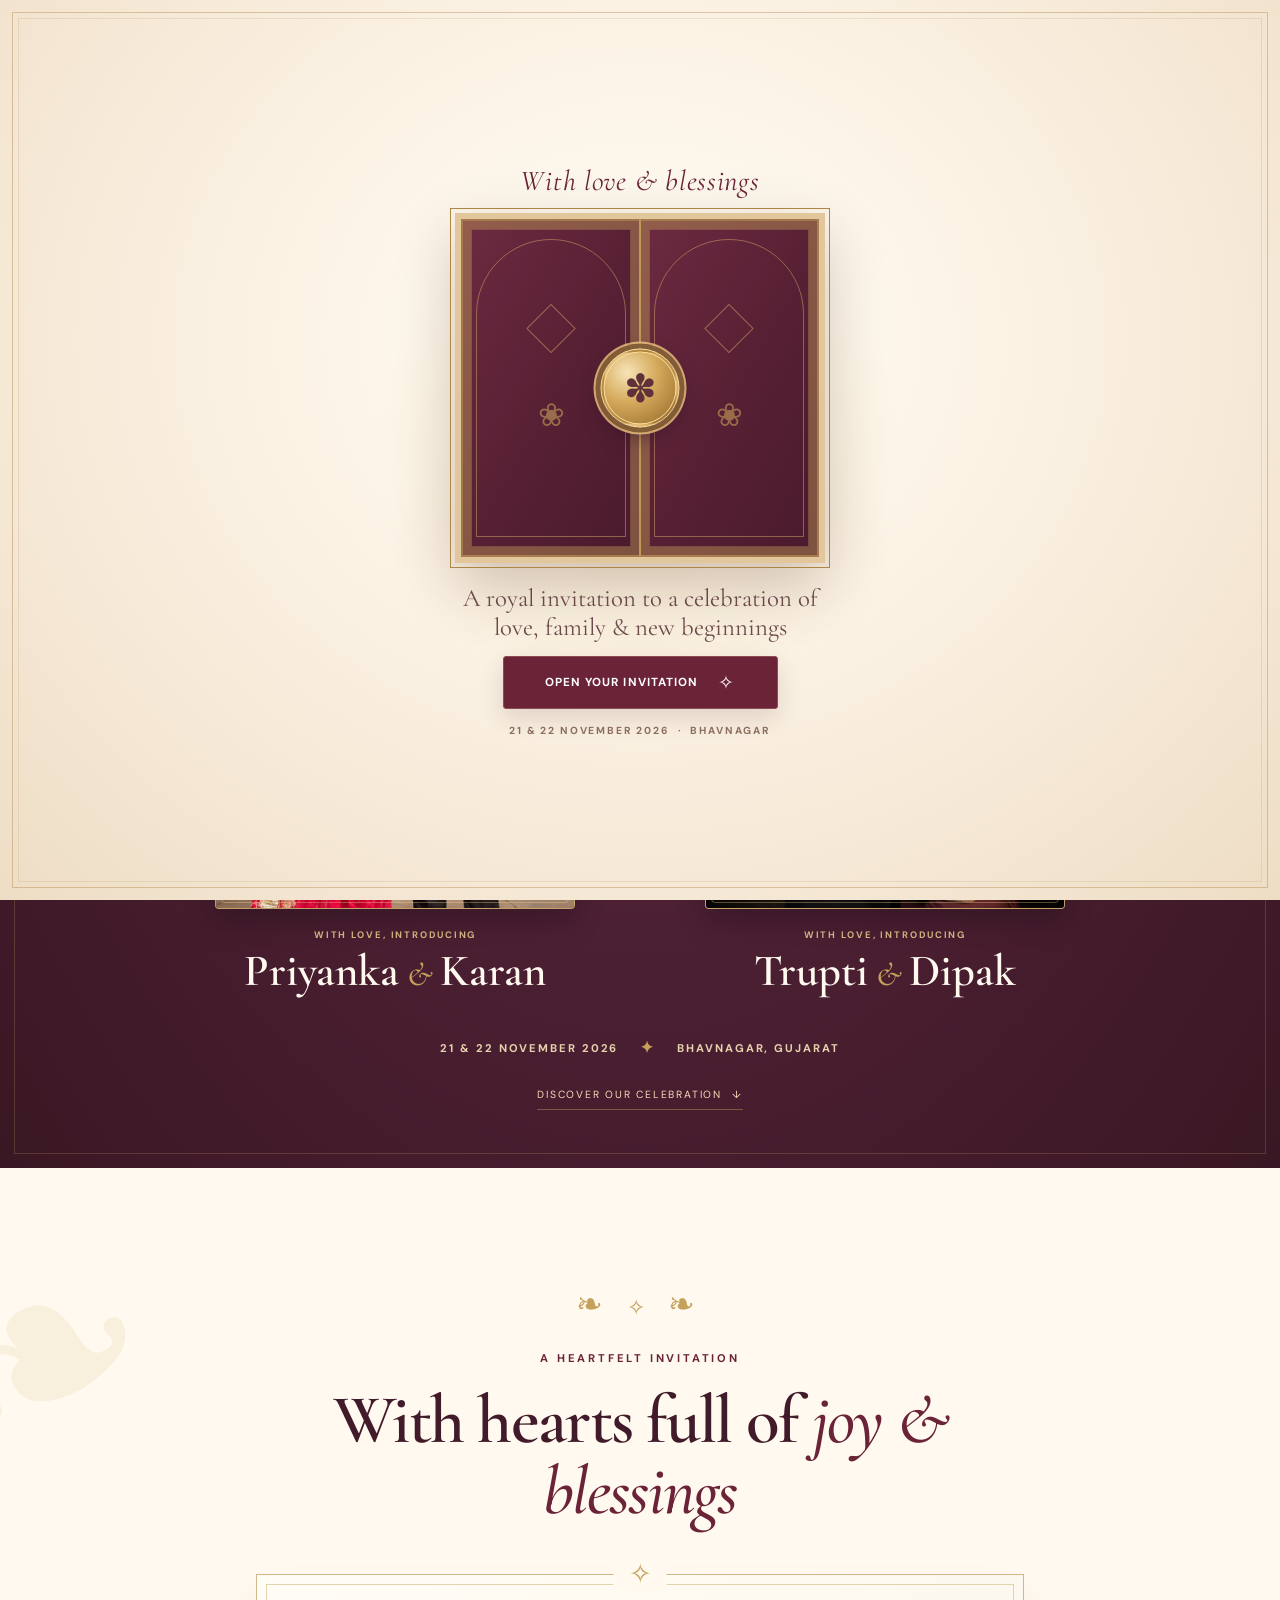
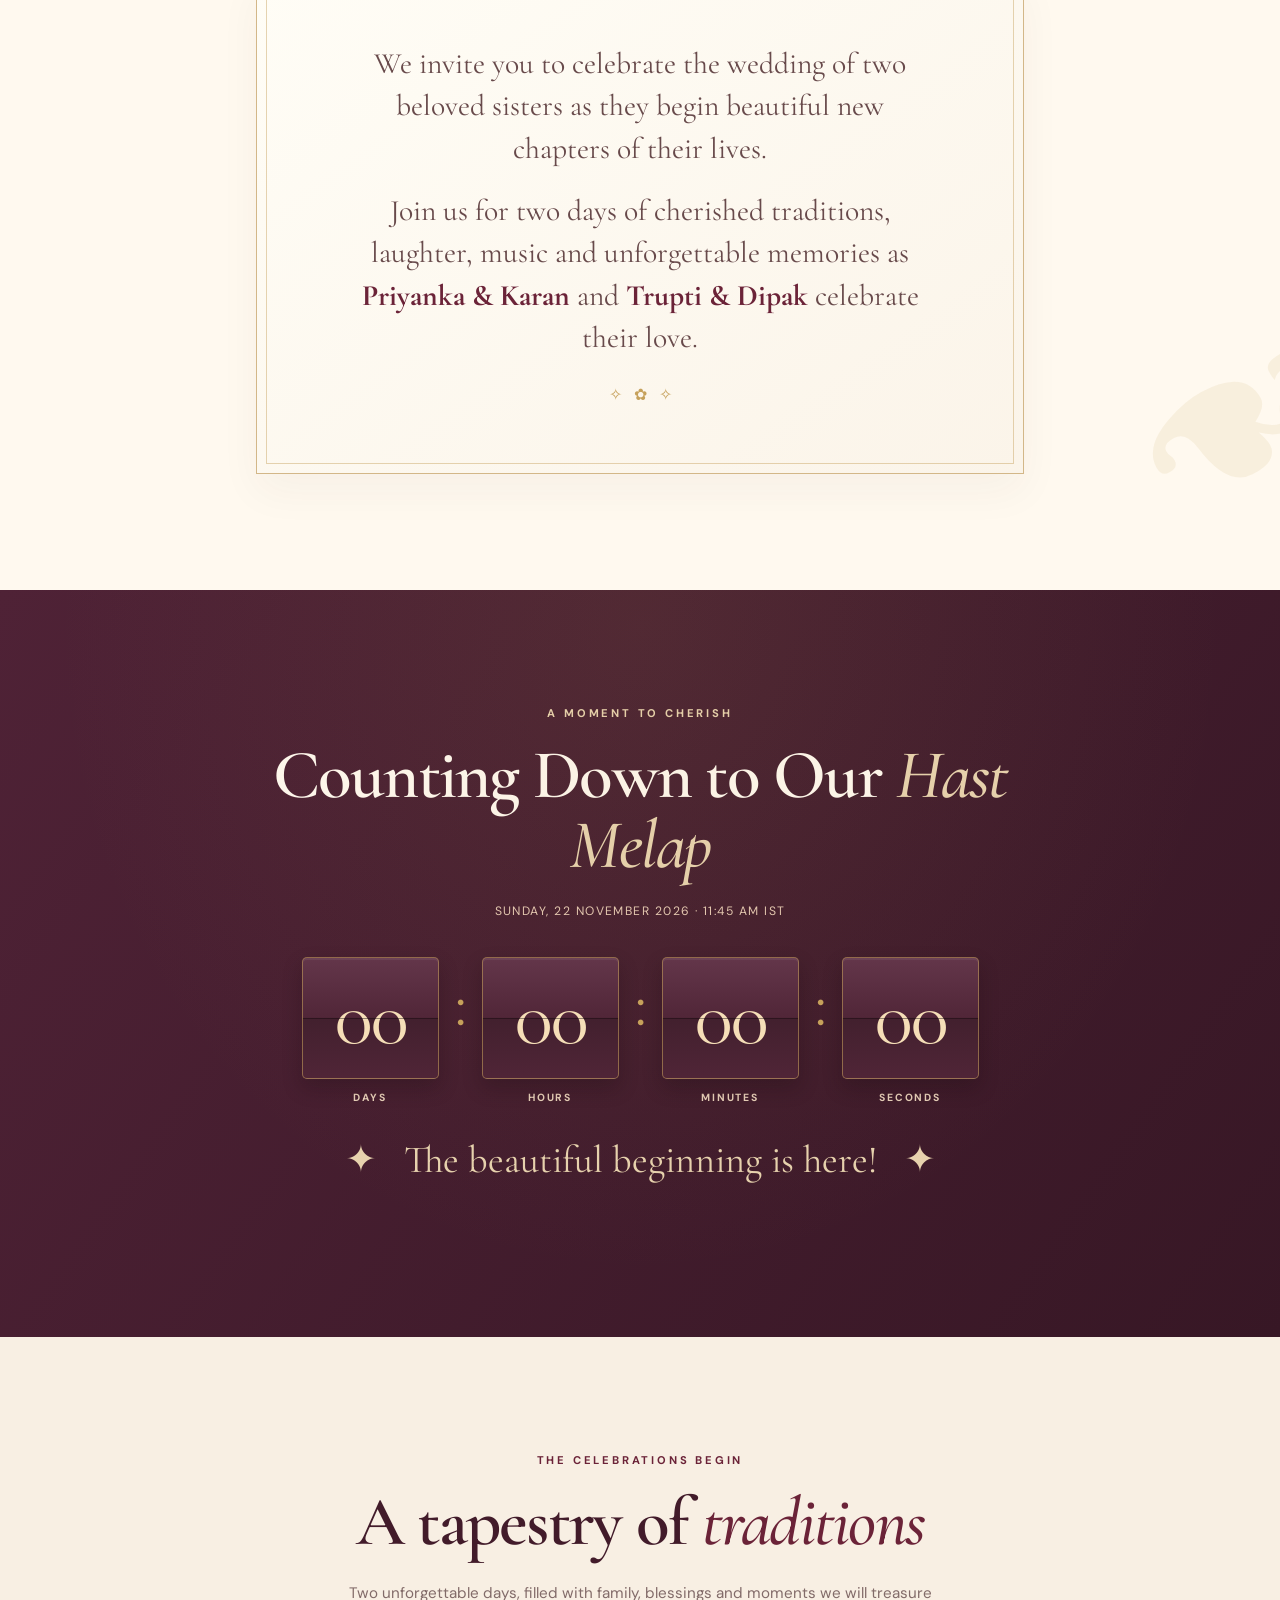
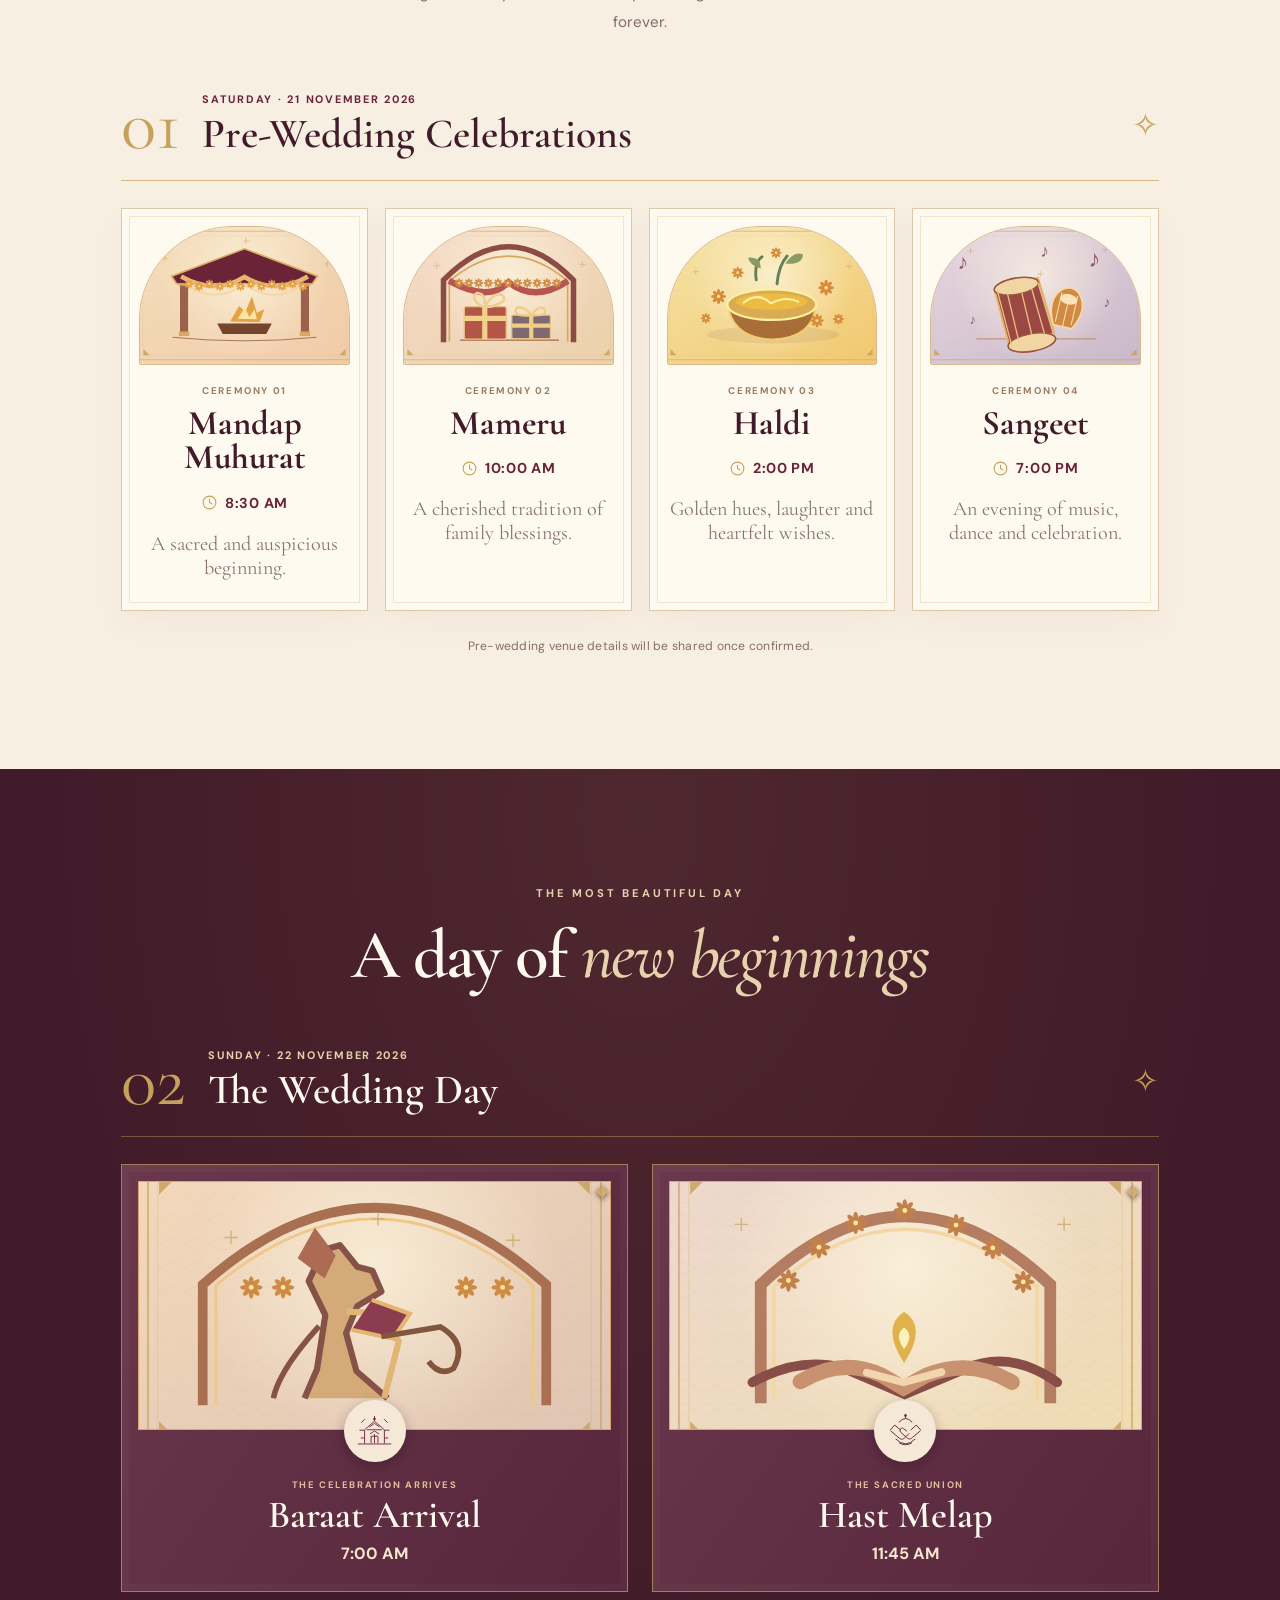
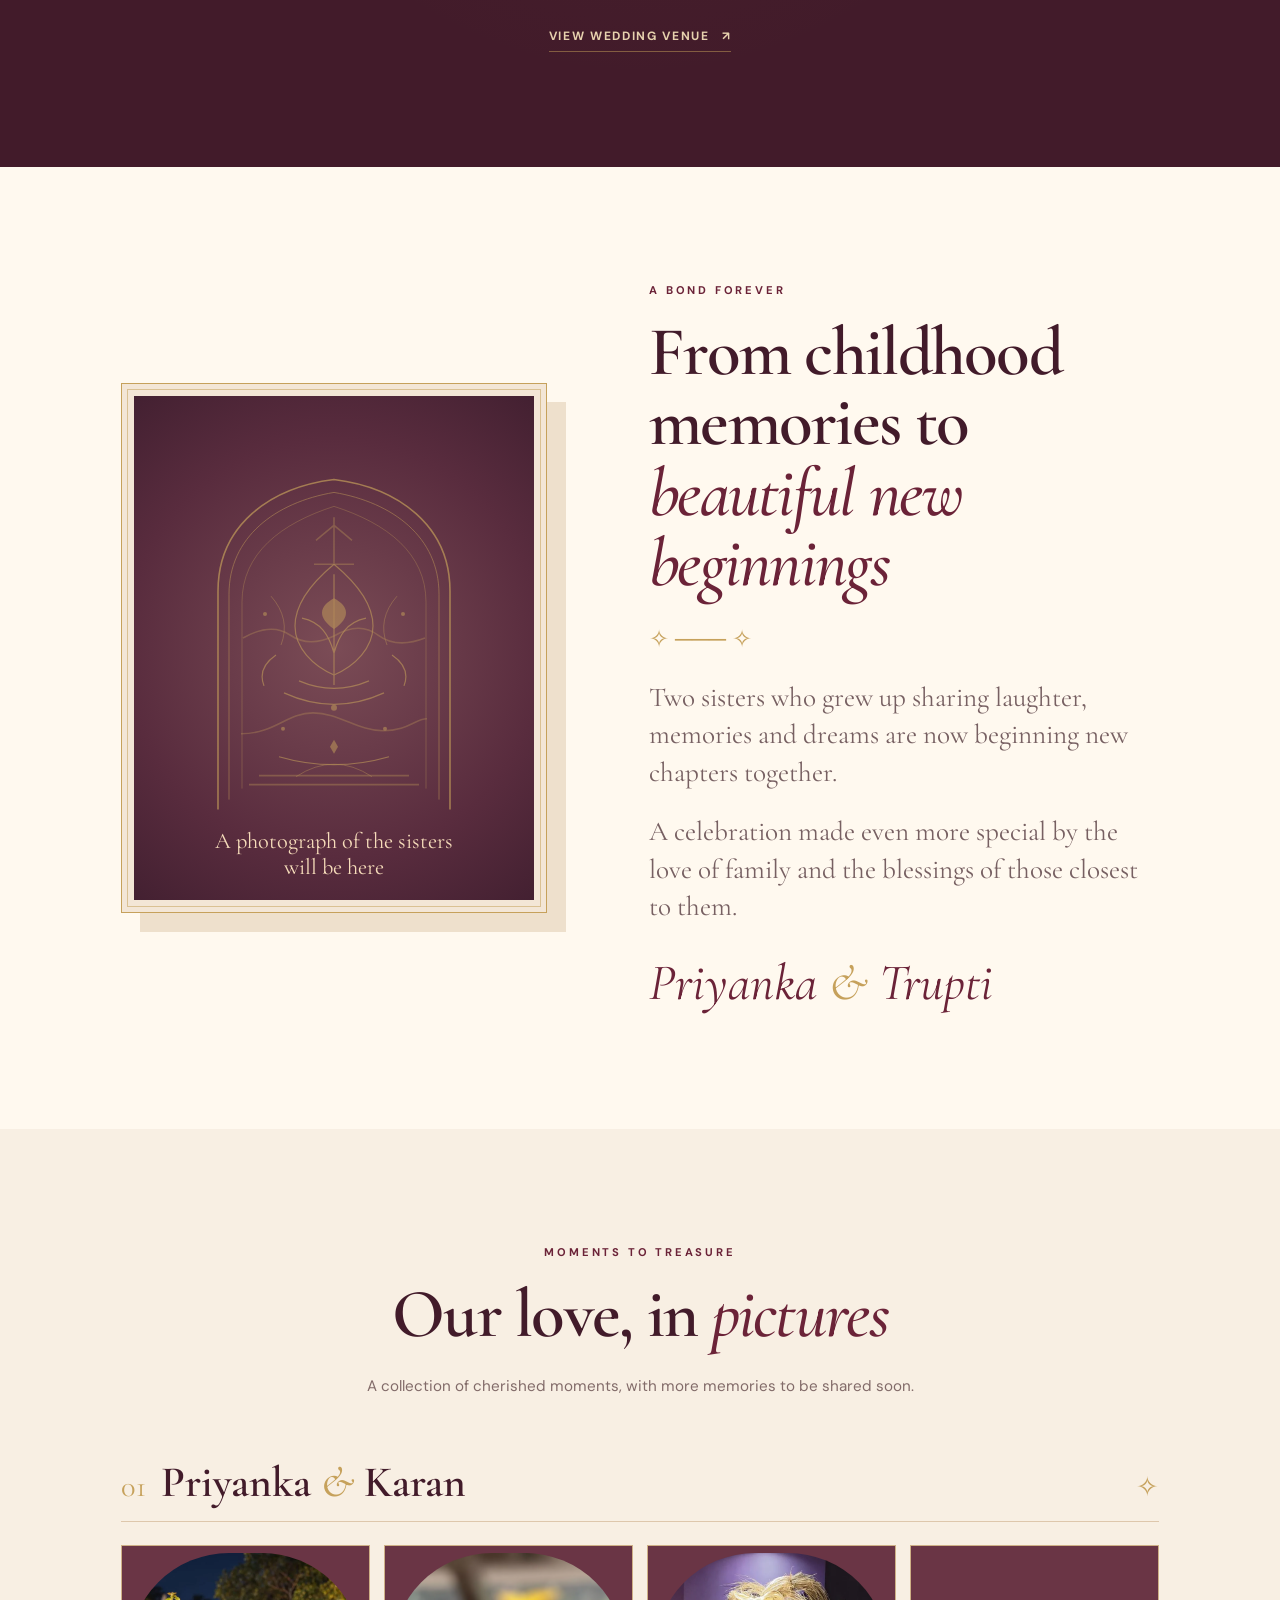
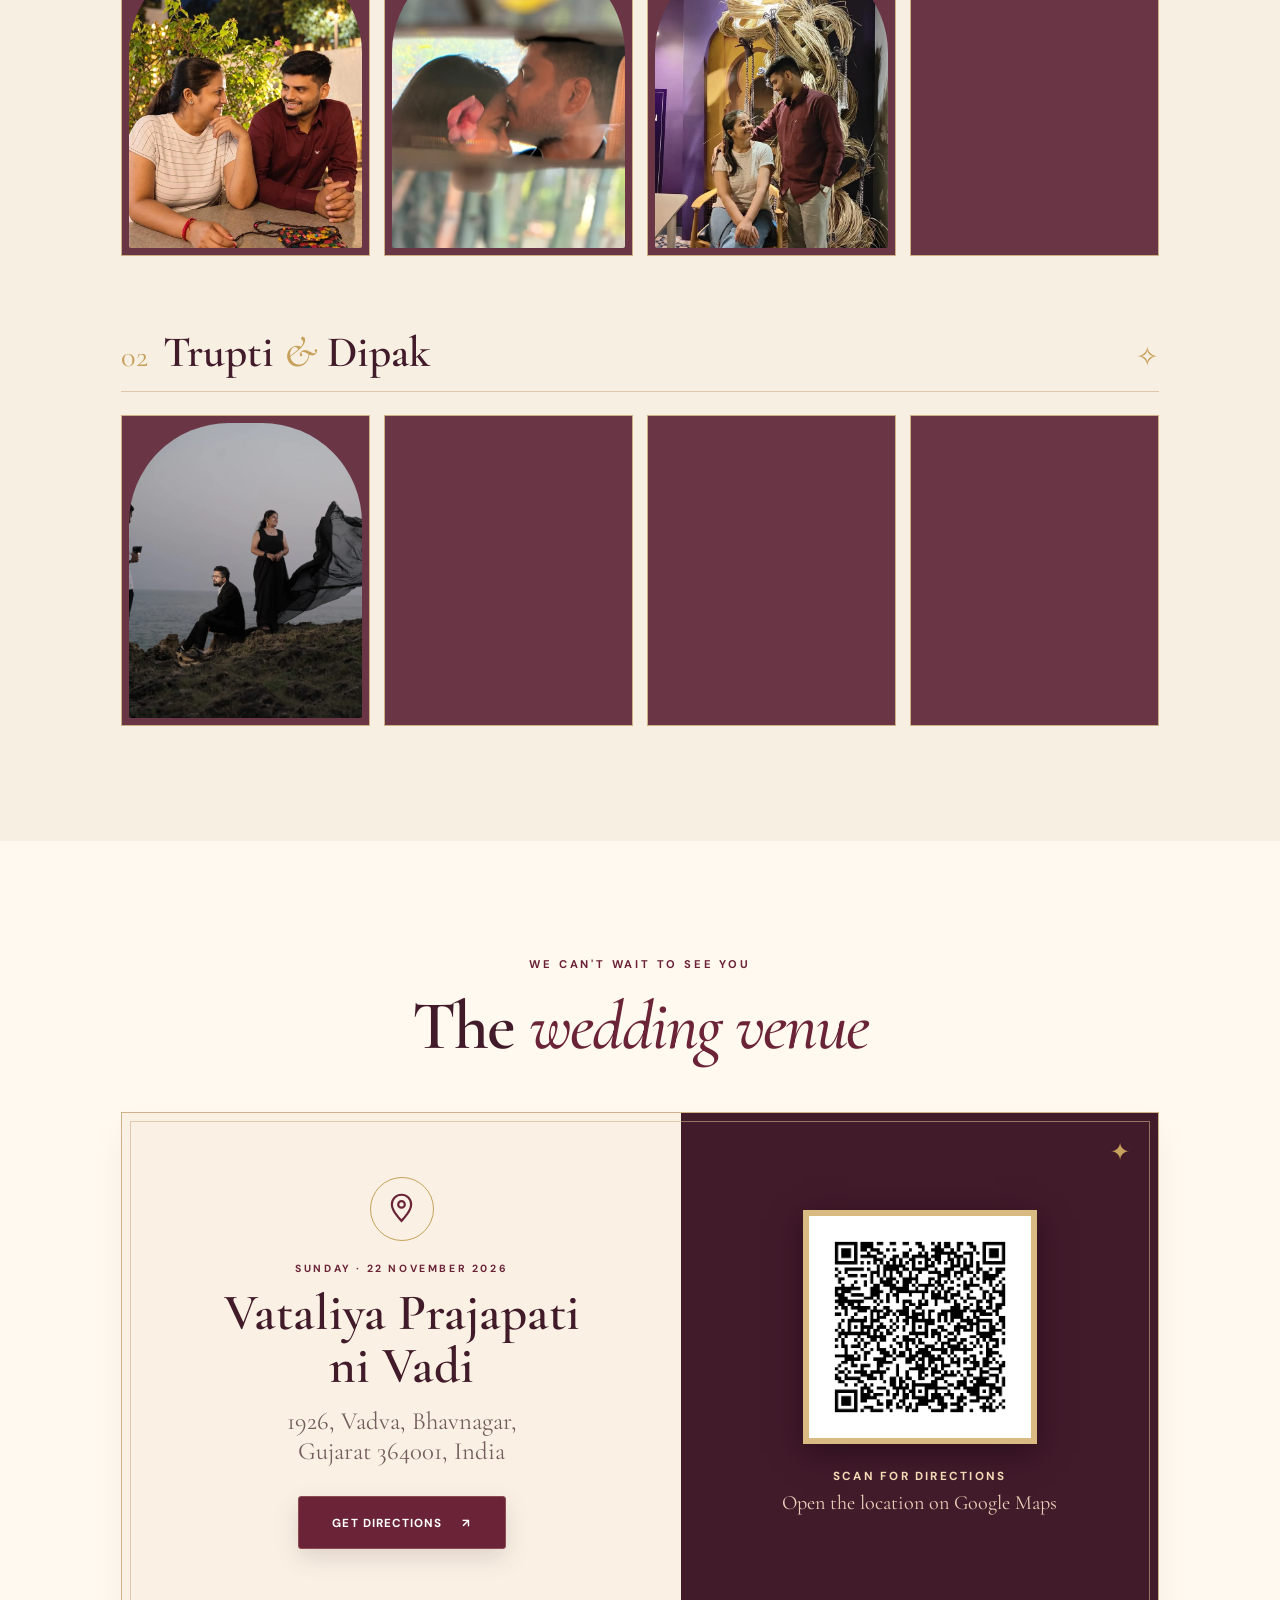
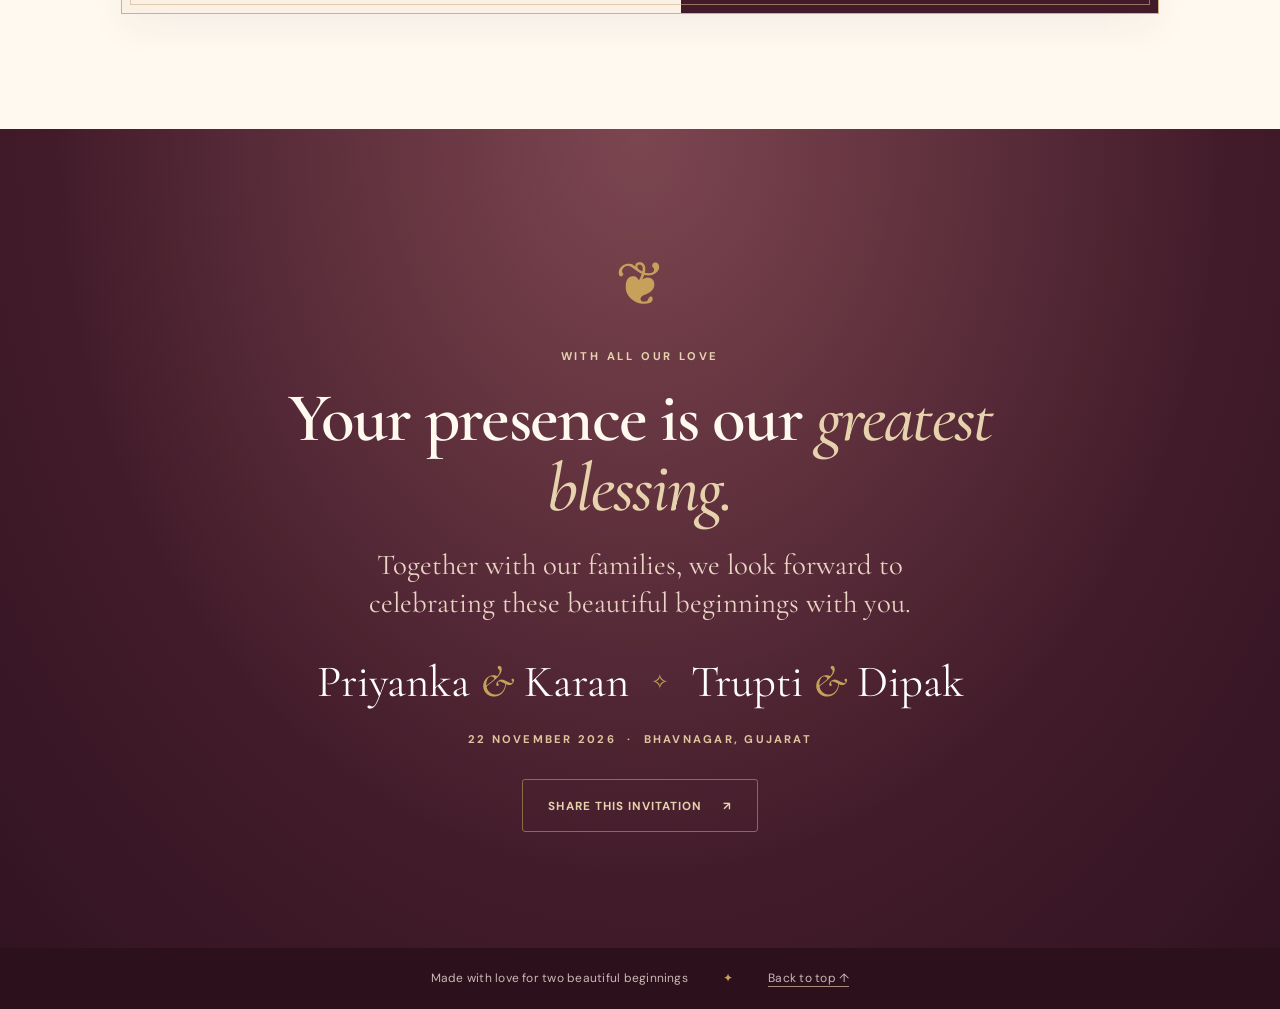
==== commit 32eaecde: "Update index.html" ====
--- a/index.html
+++ b/index.html
@@ -9,6 +9,7 @@
   <meta property="og:title" content="Two Sisters, One Beautiful Celebration | 22 November 2026">
   <meta property="og:description" content="You are warmly invited to celebrate Priyanka & Karan and Trupti & Dipak in Bhavnagar, Gujarat.">
   <meta name="color-scheme" content="light">
+  <meta property="og:image" content="https://remotedesktopdipak-droid.github.io/priyanka-trupti/assets/wedding-share.jpg">
   <title>Priyanka & Karan · Trupti & Dipak | Royal Wedding Invitation</title>
   <link rel="icon" type="image/svg+xml" href="assets/favicon.svg">
   <link rel="preconnect" href="https://fonts.googleapis.com">
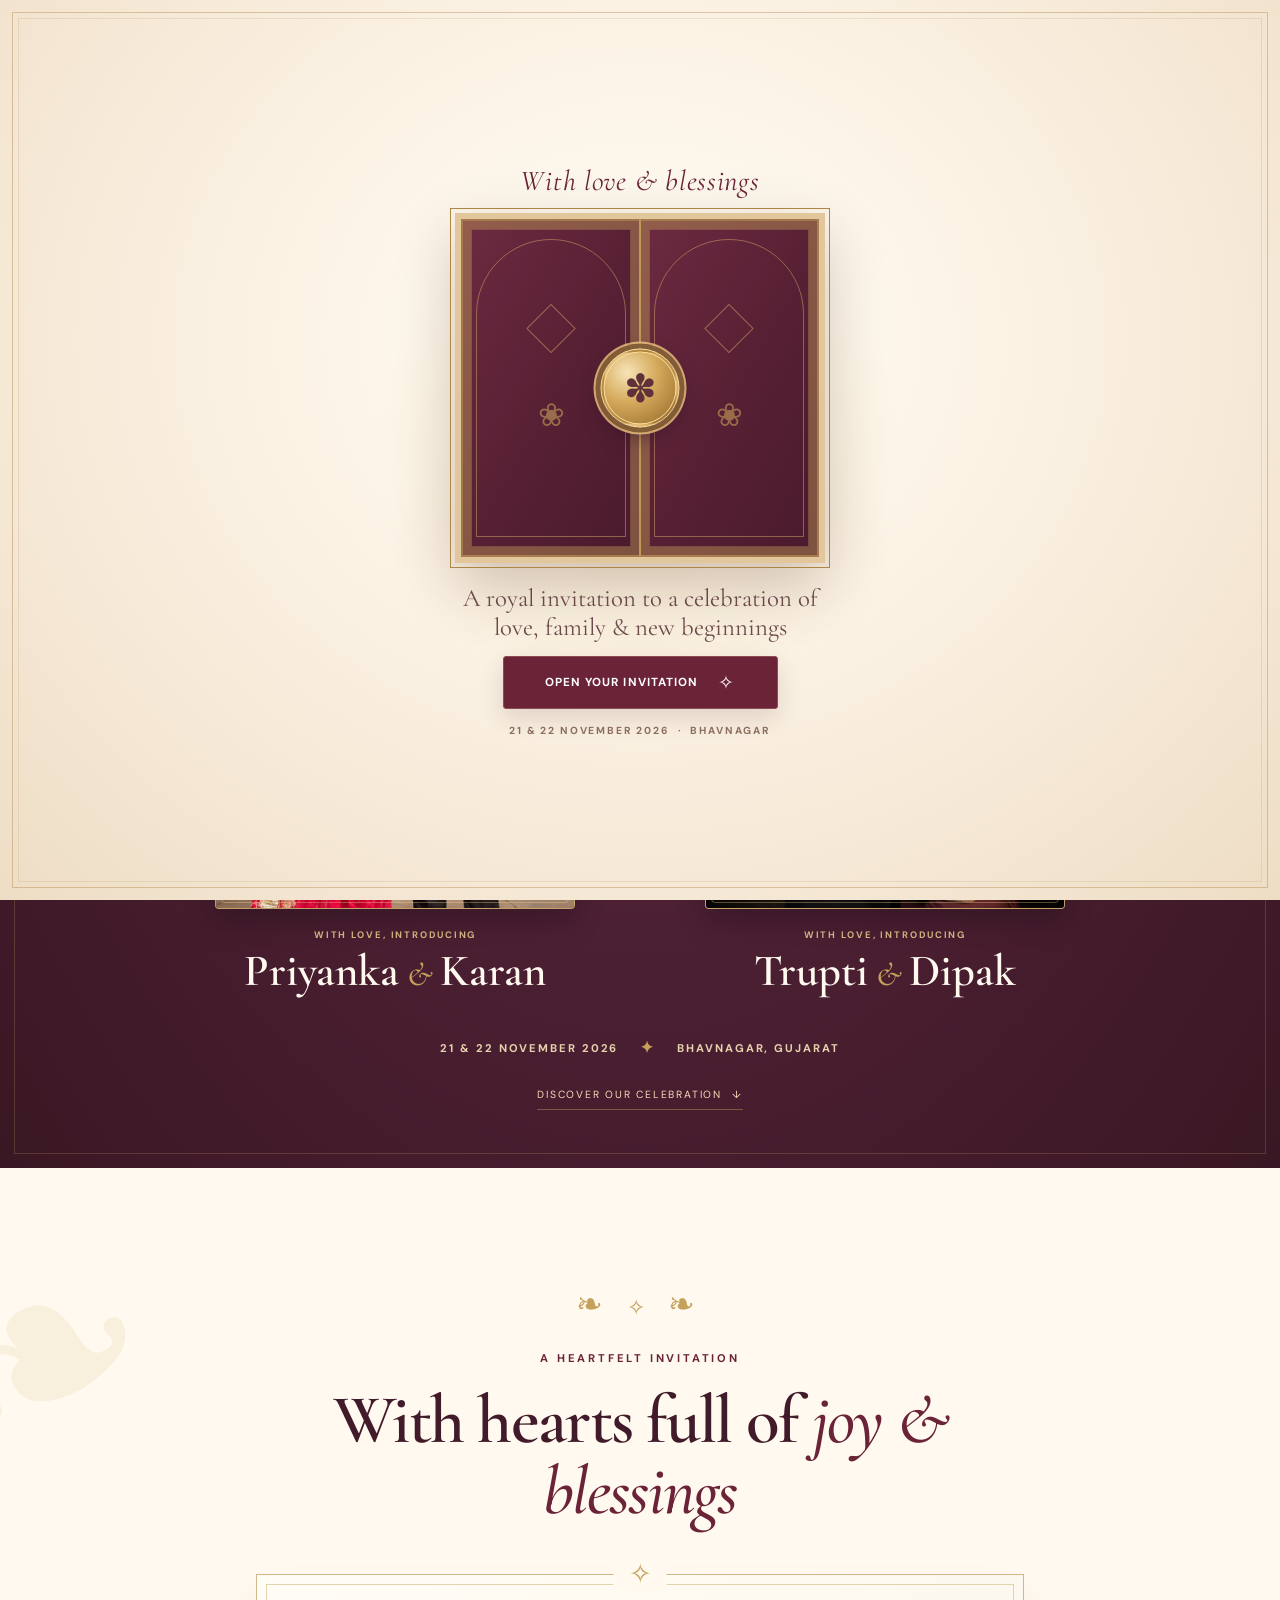
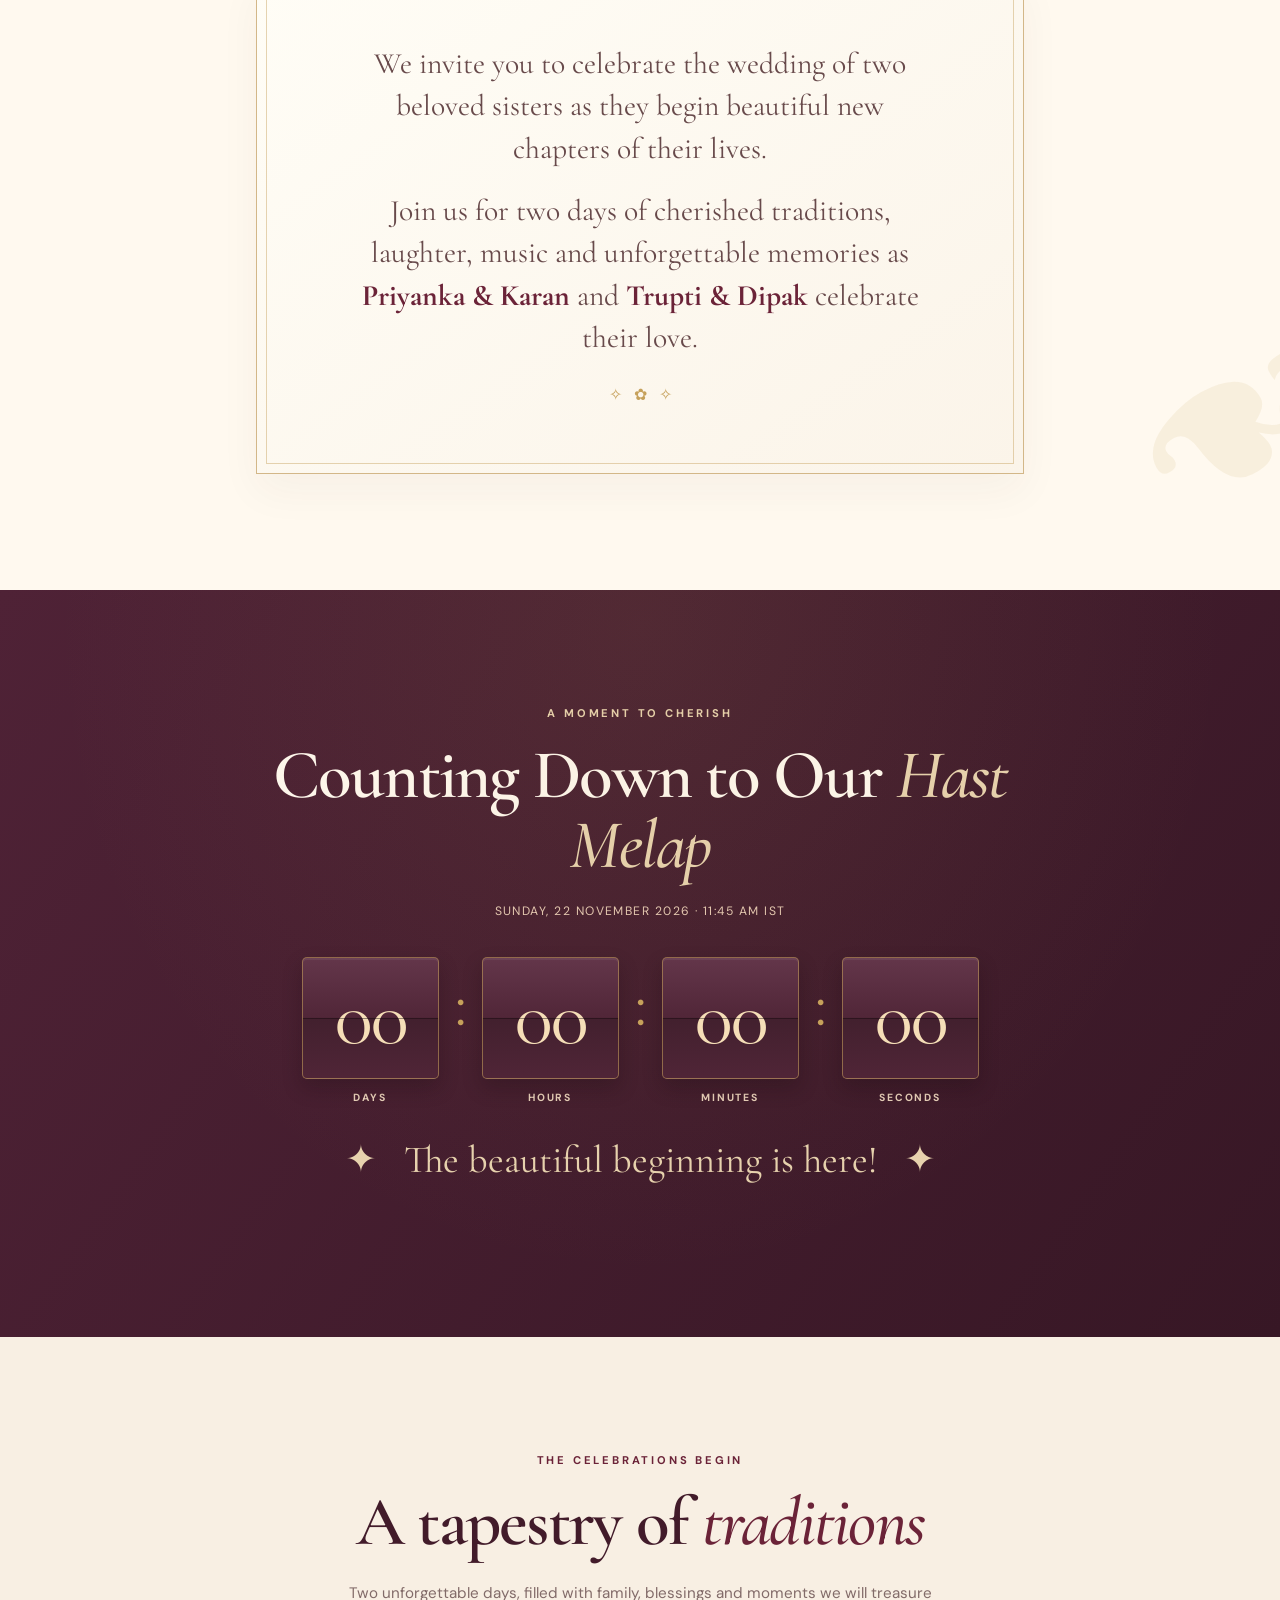
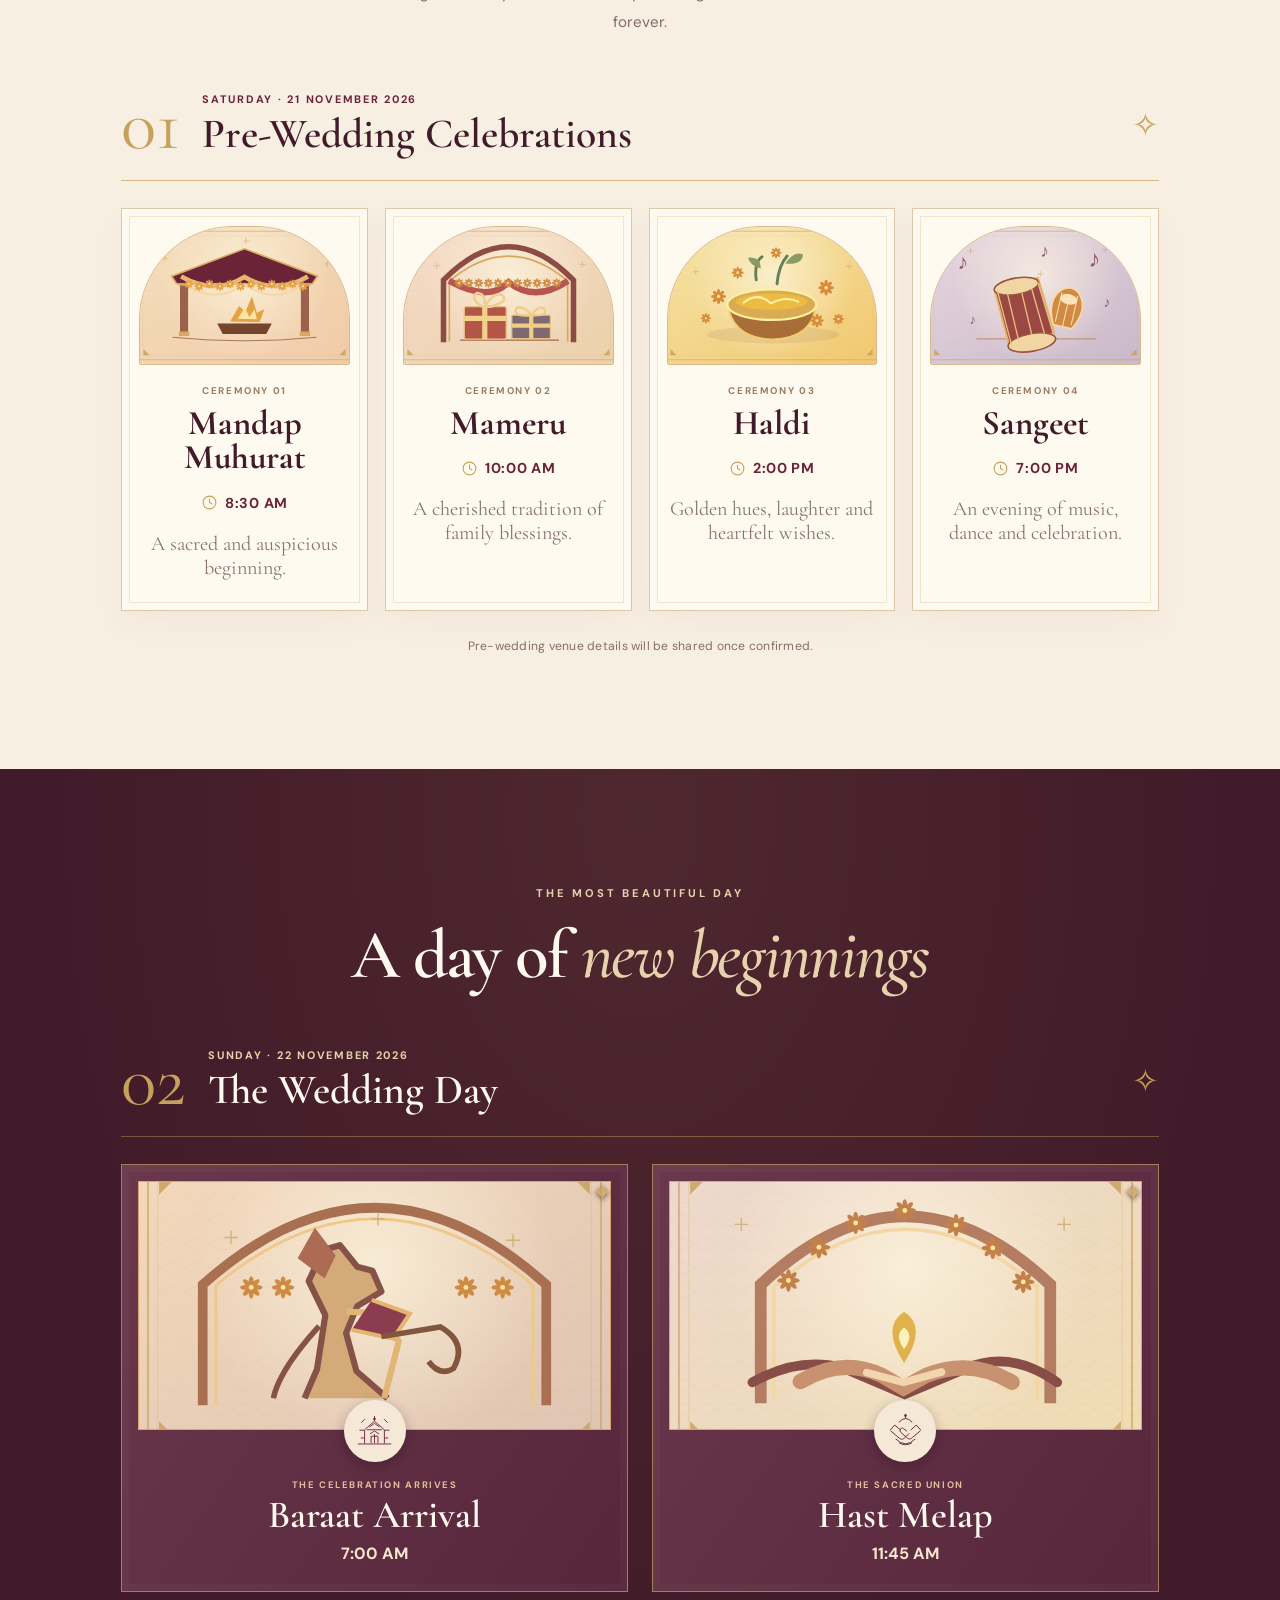
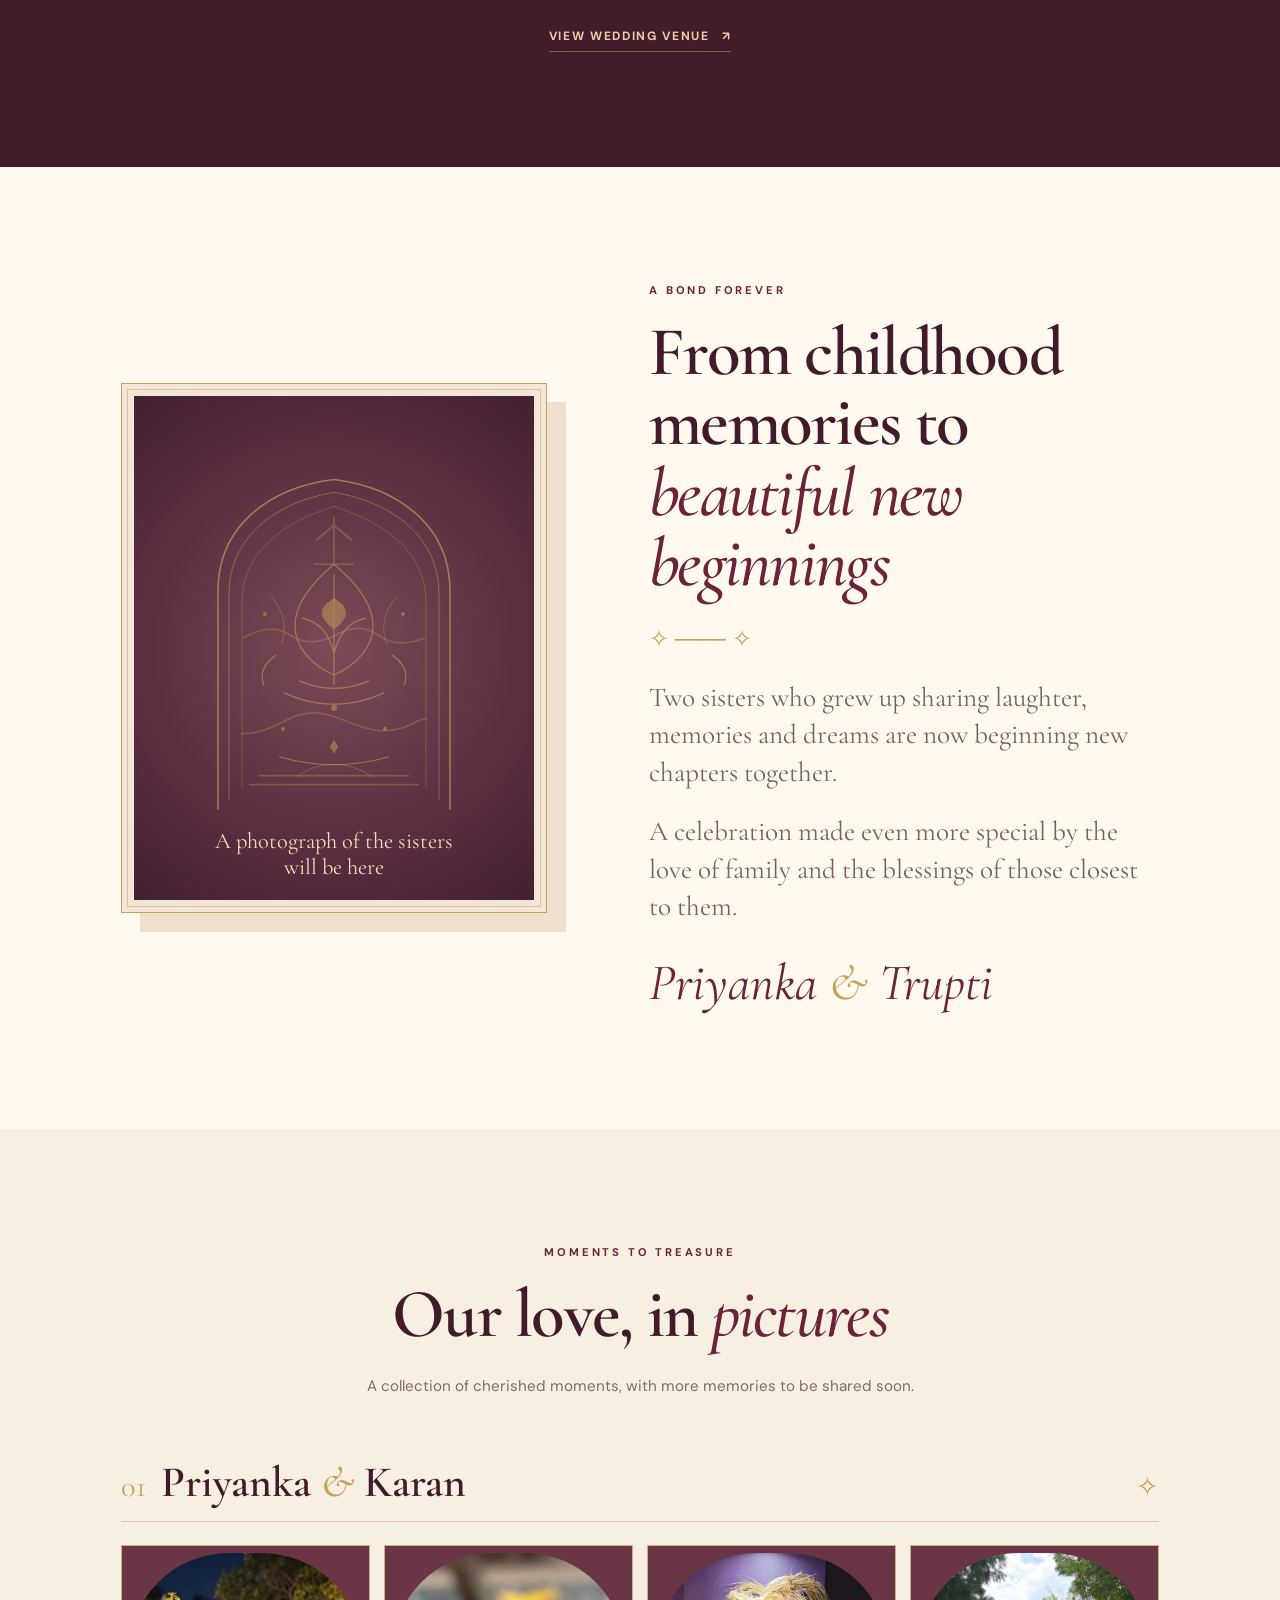
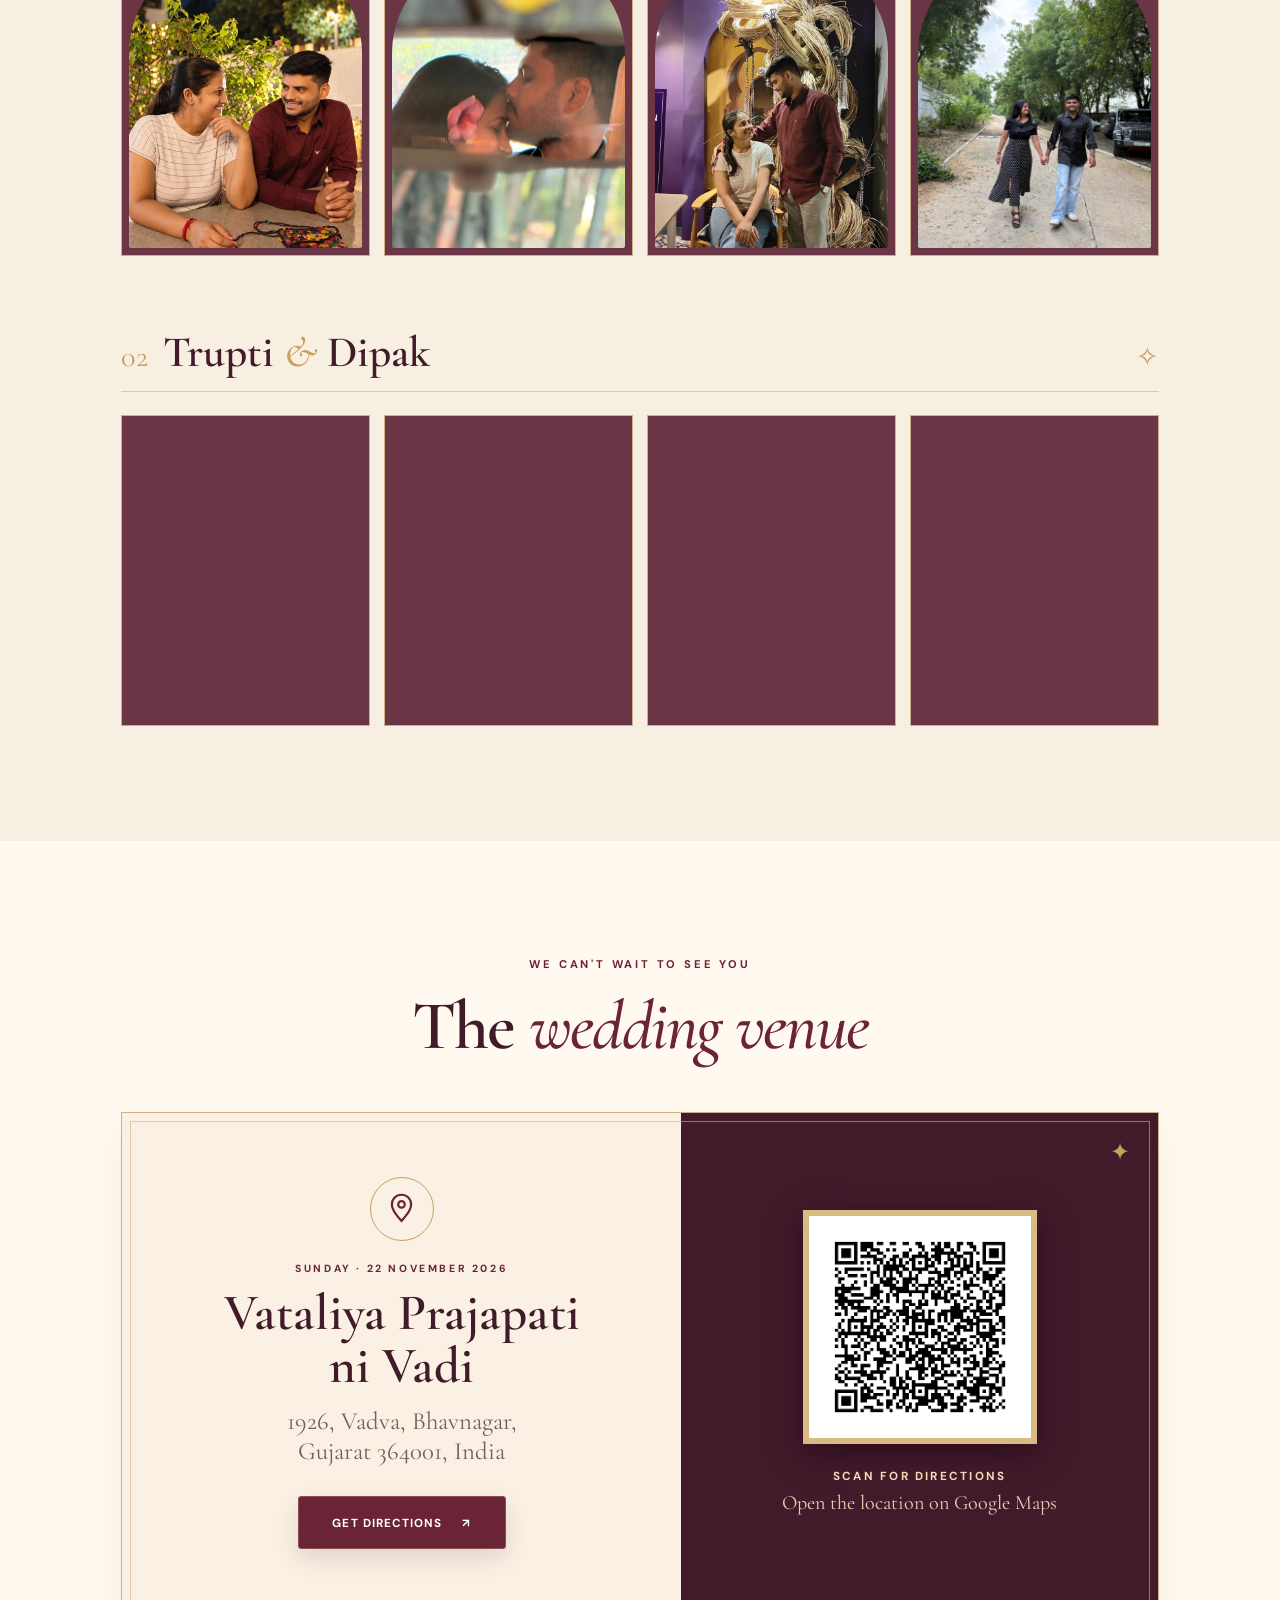
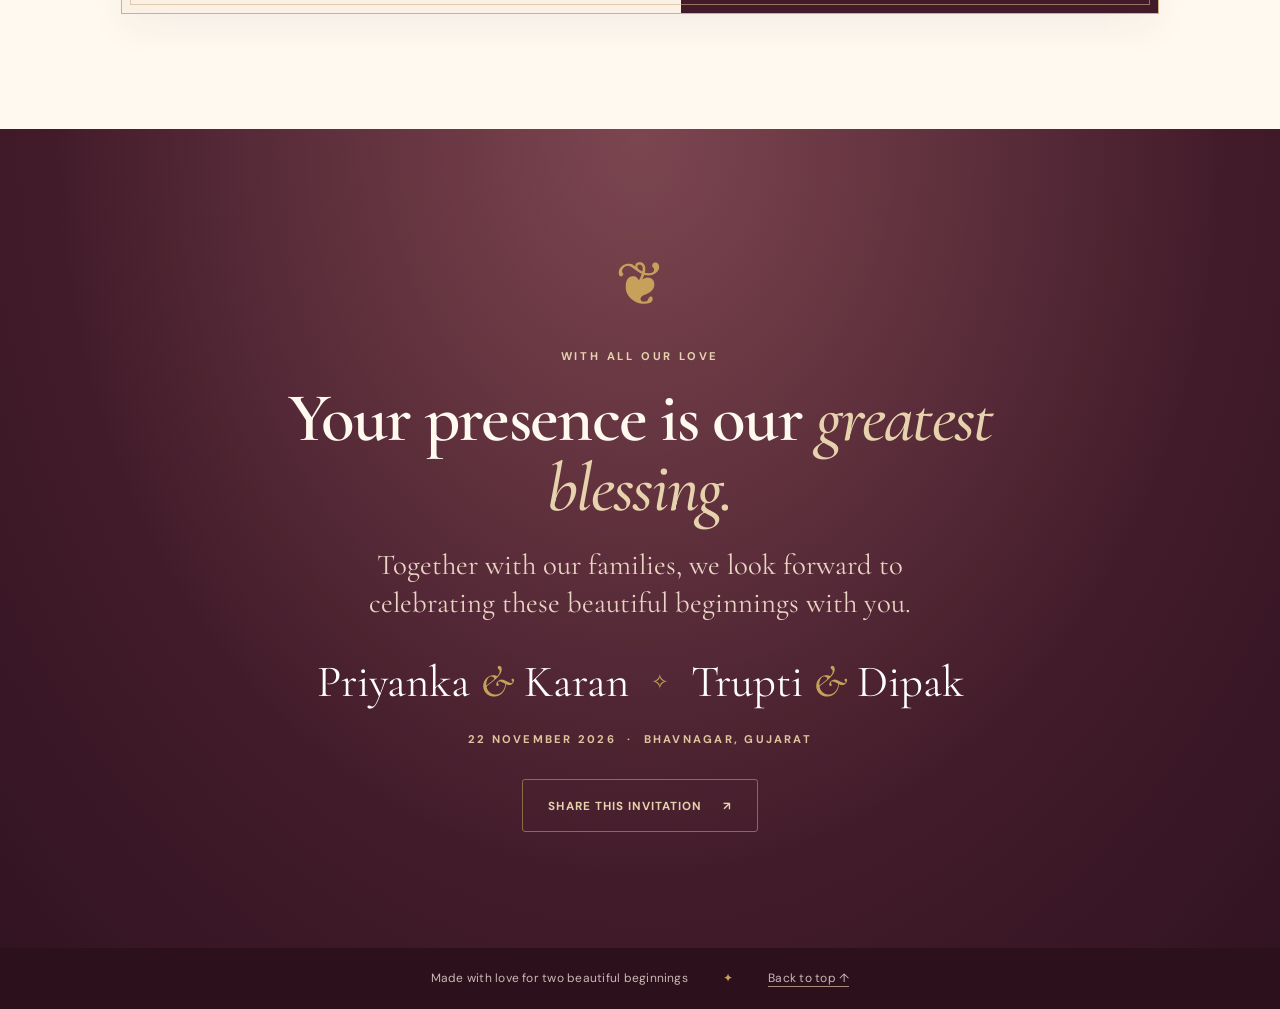
==== commit a8a5f42a: "Add Open Graph and Twitter meta tags Added Open Graph and Twitter meta tags for better sharing." ====
--- a/index.html
+++ b/index.html
@@ -10,6 +10,11 @@
   <meta property="og:description" content="You are warmly invited to celebrate Priyanka & Karan and Trupti & Dipak in Bhavnagar, Gujarat.">
   <meta name="color-scheme" content="light">
   <meta property="og:image" content="https://remotedesktopdipak-droid.github.io/priyanka-trupti/assets/wedding-share.jpg">
+  <meta property="og:url" content="https://remotedesktopdipak-droid.github.io/priyanka-trupti/">
+<meta property="og:image:width" content="1200">
+<meta property="og:image:height" content="630">
+<meta property="og:image:type" content="image/jpeg">
+<meta name="twitter:card" content="summary_large_image">
   <title>Priyanka & Karan · Trupti & Dipak | Royal Wedding Invitation</title>
   <link rel="icon" type="image/svg+xml" href="assets/favicon.svg">
   <link rel="preconnect" href="https://fonts.googleapis.com">
